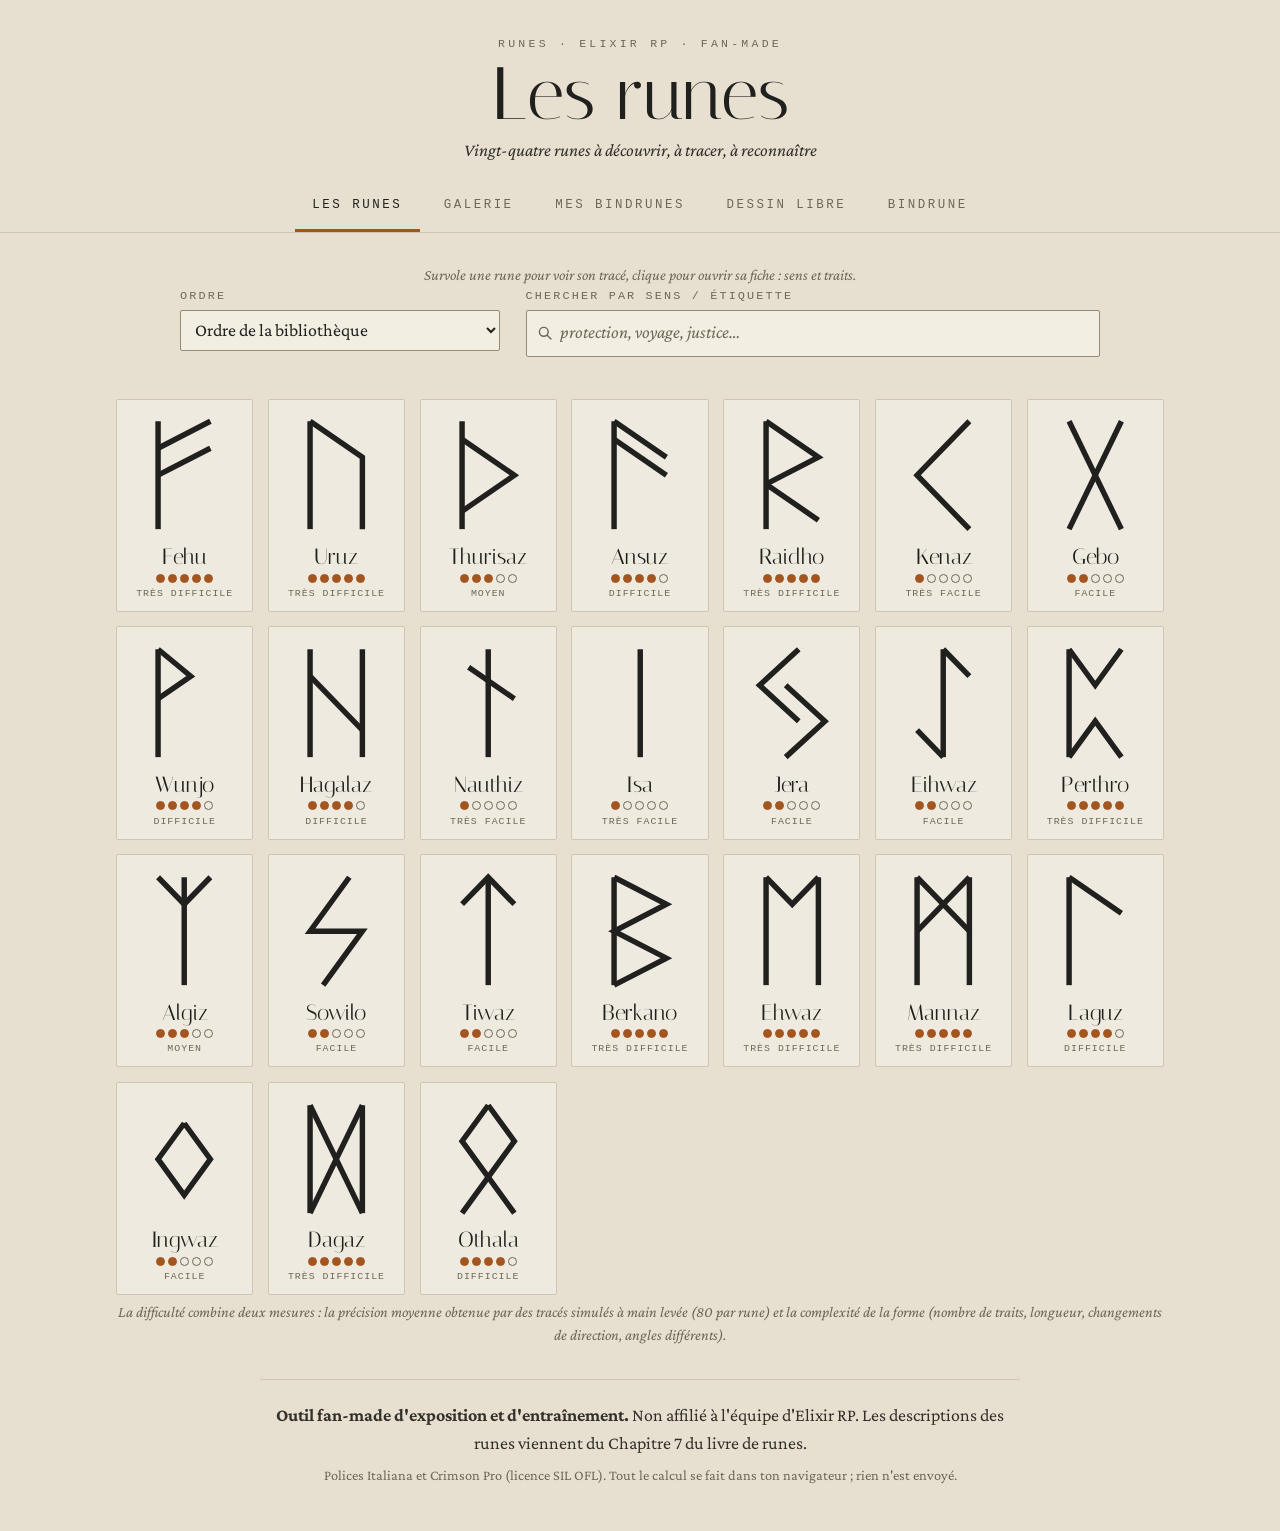
==== docs/index.html @ 0903aebf "Bindrune : menus, ouvrir et nouvelle bindrune en fenêtres, préférences, notifications, état non enre" ====
<!doctype html>
<html lang="fr">
<head>
  <meta charset="utf-8">
  <meta name="viewport" content="width=device-width, initial-scale=1">
  <!-- Le site vit maintenant sur Cloudflare (codes courts, comptes Discord) : l'ancienne adresse GitHub Pages y renvoie. -->
  <script>if (/\.github\.io$/.test(location.hostname)) location.replace("https://elixir-runes.ledoii.workers.dev" + location.pathname.replace(/^\/elixir-runes/, "") + location.search + location.hash);</script>
  <noscript><meta http-equiv="refresh" content="0; url=https://elixir-runes.ledoii.workers.dev/"></noscript>
  <title>Les runes · atelier de tracé</title>
  <link rel="icon" href="favicon.svg" type="image/svg+xml">
  <link rel="icon" href="favicon.ico" sizes="48x48">
  <link rel="apple-touch-icon" href="apple-touch-icon.png">
  <link rel="manifest" href="manifest.webmanifest">
  <meta name="theme-color" content="#20201E">
  <meta name="description" content="Les 24 runes et un atelier de dessin libre, avec ou sans modèle. Outil fan-made, non affilié à l'équipe d'Elixir RP.">
  <link rel="stylesheet" href="style.css">
  <link rel="stylesheet" href="ps.css">
</head>
<body>
  <header class="top">
    <p class="label">Runes · Elixir RP · fan-made</p>
    <h1>Les runes</h1>
    <p class="sub">Vingt-quatre runes à découvrir, à tracer, à reconnaître</p>
    <nav class="tabs" role="tablist">
      <button role="tab" id="tab-runes" aria-controls="runes" aria-selected="true">Les runes</button>
      <button role="tab" id="tab-galerie" aria-controls="galerie" aria-selected="false">Galerie</button>
      <button role="tab" id="tab-mine" aria-controls="mine" aria-selected="false">Mes bindrunes</button>
      <button role="tab" id="tab-draw" aria-controls="draw" aria-selected="false">Dessin libre</button>
      <button role="tab" id="tab-design" aria-controls="design" aria-selected="false">Bindrune</button>
    </nav>
  </header>

  <main>
    <!-- ============================ GALERIE ============================ -->
    <section id="runes" role="tabpanel" aria-labelledby="tab-runes">
      <p class="hint center-text">Survole une rune pour voir son tracé, clique pour ouvrir sa fiche : sens et traits.</p>
      <div class="libbar">
        <div class="field">
          <label for="gallery-sort">Ordre</label>
          <select id="gallery-sort">
            <option value="lib">Ordre de la bibliothèque</option>
            <option value="easy">Du plus facile au plus difficile</option>
            <option value="hard">Du plus difficile au plus facile</option>
          </select>
        </div>
        <div class="field">
          <label for="gallery-q">Chercher par sens / étiquette</label>
          <input id="gallery-q" class="search" type="search" placeholder="protection, voyage, justice…" autocomplete="off">
          <p id="gallery-found" class="hint" role="status"></p>
          <div id="gallery-links" class="tags"></div>
        </div>
      </div>
      <ul id="gallery" class="gallery"></ul>
      <p class="hint center-text">La difficulté combine deux mesures : la précision moyenne obtenue par des tracés simulés à main levée (80 par rune)
        et la complexité de la forme (nombre de traits, longueur, changements de direction, angles différents).</p>
    </section>

    <!-- ============================ GALERIE ============================ -->
    <section id="galerie" role="tabpanel" aria-labelledby="tab-galerie" hidden>
      <div id="g-shared" class="inbox" hidden></div>
      <div class="grid2 mine-top">
        <div class="text">
          <h2>Galerie</h2>
          <p>Les bindrunes publiées par les joueurs. Chacune est créditée à son auteur : ouvre-la dans l'onglet Bindrune,
            entraîne-toi à la tracer ou enregistre-en une copie.</p>
          <p class="hint">Pour publier une des tiennes : connecte-toi avec Discord dans « Mes bindrunes », puis « Publier dans la galerie ».</p>
        </div>
        <div class="text">
          <div class="toolbar">
            <input id="g-q" type="search" placeholder="Nom, description, étiquette ou auteur" aria-label="Recherche" autocomplete="off">
            <select id="g-tag" aria-label="Étiquette"></select>
            <select id="g-sort" aria-label="Tri">
              <option value="recent">Les plus récentes</option>
              <option value="name">Par nom</option>
            </select>
          </div>
        </div>
      </div>
      <p id="g-msg" class="hint center-text" role="status"></p>
      <ul id="g-list" class="mine-grid"></ul>
      <div class="pager"><button id="g-prev" class="btn ghost">Précédent</button><span id="g-page" class="hint"></span><button id="g-next" class="btn ghost">Suivant</button></div>
    </section>

    <!-- ============================ MES BINDRUNES ============================ -->
    <section id="mine" role="tabpanel" aria-labelledby="tab-mine" hidden>
      <div id="inbox" class="inbox" hidden></div>
      <div id="account" class="account" hidden>
        <div id="acc-out">
          <button id="acc-login" class="btn">Se connecter avec Discord</button>
          <p class="hint">Facultatif : relie tes bindrunes à ton compte pour les retrouver partout. Le site ne reçoit que ton identifiant et ton pseudo Discord.</p>
        </div>
        <div id="acc-in" hidden>
          <p class="acc-bar">Connecté en tant que <strong id="acc-name"></strong> ·
            <button type="button" class="link" id="acc-logout">Se déconnecter</button> ·
            <button type="button" class="link" id="acc-delete">Supprimer mon compte</button>
            <span id="acc-admin" hidden>· <a class="link" href="/admin.html">Administration</a></span></p>
          <h3>Sur mon compte</h3>
          <p id="acc-empty" class="hint">Aucune bindrune sur ton compte. Utilise « Sur mon compte » sous une bindrune enregistrée.</p>
          <ul id="acc-list" class="mine-grid"></ul>
        </div>
        <p id="acc-msg" class="hint" role="status"></p>
        <details class="privacy">
          <summary>Confidentialité</summary>
          <p>Avec la connexion Discord, le site reçoit seulement ton <strong>identifiant</strong> et ton <strong>pseudo</strong> (permission « identify ») :
            ni e-mail, ni liste de serveurs, ni messages. Ils servent à rattacher tes bindrunes à ton compte.</p>
          <p>Les bindrunes enregistrées sur ton compte sont visibles par toi et par l'administrateur du site. Un code court créé en étant connecté
            est lui aussi rattaché à ton compte. Les bindrunes de ce navigateur, elles, ne quittent jamais ton appareil tant que tu ne les envoies pas.</p>
          <p>Tu peux te déconnecter ou supprimer ton compte quand tu veux : tes bindrunes en ligne sont alors effacées. Les codes courts déjà partagés
            restent valables mais ne sont plus liés à toi. Ce site est un projet de fan, non affilié à l'équipe d'Elixir RP.</p>
        </details>
      </div>
      <div class="grid2 mine-top">
        <div class="text">
          <h2>Mes bindrunes</h2>
          <p>Tes créations de l'onglet Bindrune sont gardées ici, dans ce navigateur. Tu peux les rouvrir, t'entraîner à les tracer,
            les renommer, les partager par lien ou par fichier, et en importer.</p>
          <p class="hint">Elles apparaissent aussi dans le choix du modèle du Dessin libre et dans l'onglet Bindrune.
            Pour en créer une, passe par l'onglet Bindrune et clique sur « Enregistrer ».</p>
        </div>
        <div class="text">
          <h3>Importer</h3>
          <div class="field">
            <label for="mine-import-text">Un lien, un code court, un code ou un contenu de fichier</label>
            <textarea id="mine-import-text" rows="3" placeholder="Colle ici un lien, un code court (ABCD-EF23) ou un code"></textarea>
          </div>
          <div class="row wrap">
            <button id="mine-import-btn" class="btn">Importer</button>
            <label class="btn ghost filebtn">Importer un fichier<input id="mine-file" type="file" accept=".json,application/json" hidden></label>
            <button id="mine-export-all" class="btn ghost">Tout exporter</button>
          </div>
          <p id="mine-msg" class="hint" role="status"></p>
        </div>
      </div>
      <p id="mine-empty" class="hint center-text">Aucune bindrune enregistrée pour l'instant.</p>
      <ul id="mine-list" class="mine-grid"></ul>
    </section>

    <!-- ============================ DESSIN LIBRE ============================ -->
    <section id="draw" role="tabpanel" aria-labelledby="tab-draw" hidden>
      <div class="grid2">
        <div class="plate-wrap">
          <div class="dz-top"><button id="dr-expand" class="btn ghost small" aria-pressed="false">⤢ Mode étendu</button></div>
          <canvas id="canvas" class="square" width="720" height="720" aria-label="Zone de dessin"></canvas>
          <div class="dz-bar">
            <div class="dz-group" role="group" aria-label="Historique">
              <button id="btn-undo" class="btn ghost">↶ Annuler le trait</button>
              <button id="btn-redo" class="btn ghost" disabled>↷ Rétablir</button>
            </div>
            <div class="dz-group" role="group" aria-label="Sortie">
              <button id="btn-export" class="btn ghost">Exporter en PNG</button>
            </div>
            <div class="dz-group dz-danger" role="group" aria-label="Effacer">
              <button id="btn-clear" class="btn ghost">Tout effacer</button>
            </div>
            <div class="dz-group" role="group" aria-label="Gravure">
              <button id="btn-engrave" class="btn" hidden>Graver</button>
            </div>
          </div>
          <p id="msg" class="hint center-text" role="status"></p>
        </div>
        <div class="text">
          <h2>Dessin libre</h2>
          <p>Dessine à la souris ou au doigt, d'un trait ou de plusieurs. <strong>Sans modèle</strong>, le site cherche
            la rune la plus proche de ton dessin. <strong>Avec un modèle</strong>, tu t'entraînes à la tracer
            et tu obtiens un pourcentage de précision.</p>
          <div class="field">
            <label for="support">Support de gravure</label>
            <select id="support"></select>
            <p class="hint" id="support-note"></p>
          </div>
          <div class="field">
            <label for="model">Modèle</label>
            <select id="model"></select>
          </div>
          <div class="field" id="field-help" hidden>
            <label for="help">Aide</label>
            <select id="help">
              <option value="guide">Guidé : modèle visible</option>
              <option value="faint">Estompé : modèle à peine visible</option>
              <option value="memory">De mémoire : aucun modèle</option>
            </select>
          </div>
          <div class="field" id="field-send">
            <label class="check"><input type="checkbox" id="send" checked> Envoyer la gravure</label>
            <p class="hint">Activé : tu dessines, puis tu envoies la gravure pour lancer la recherche. Désactivé : la recherche se met à jour à chaque trait.</p>
          </div>
          <div class="field">
            <label class="check"><input type="checkbox" id="align" checked> Calage automatique (taille et position libres)</label>
            <p class="hint">Le calage recentre et redimensionne ton dessin, sans corriger la rotation. Sans modèle, il est toujours actif.</p>
          </div>

          <div id="out-free" class="result">
            <h3>Rune la plus proche</h3>
            <p class="top1" id="free-top">—</p>
            <p class="hint" id="free-hint">Dessine une rune pour lancer la recherche.</p>
            <ul id="free-list" class="match"></ul>
            <button id="free-open" class="link" hidden></button>
            <div class="row"><button id="free-retry" class="btn ghost" hidden>Recommencer</button></div>
          </div>

          <div id="out-model" class="result" hidden>
            <div class="score"><span id="score-total">0</span><small>%</small></div>
            <p id="score-verdict" class="verdict"></p>
            <dl class="detail">
              <div><dt>Couverture du modèle</dt><dd id="score-cov">0 %</dd></div>
              <div><dt>Précision du tracé</dt><dd id="score-prec">0 %</dd></div>
            </dl>
            <p class="hint">Rouge sur la plaque : parties du modèle manquées ou traits trop éloignés.</p>
            <p class="best" id="best"></p>
            <button id="btn-retry" class="btn ghost">Recommencer</button>
          </div>
        </div>
      </div>
    </section>

    <!-- ============================ BINDRUNE ============================ -->
    <section id="design" class="ps" role="tabpanel" aria-labelledby="tab-design" hidden>
      <!-- barre de menus -->
      <div class="ps-menubar" id="dz-menubar" role="menubar" aria-label="Menus">
        <button type="button" class="mbtn" data-menu="file" role="menuitem" aria-haspopup="true" aria-expanded="false">Fichier</button>
        <button type="button" class="mbtn" data-menu="edit" role="menuitem" aria-haspopup="true" aria-expanded="false">Édition</button>
        <button type="button" class="mbtn" data-menu="view" role="menuitem" aria-haspopup="true" aria-expanded="false">Affichage</button>
        <button type="button" class="mbtn" data-menu="help" role="menuitem" aria-haspopup="true" aria-expanded="false">Aide</button>
      </div>
      <div id="dz-mdrop" class="ctxm mdrop" role="menu" hidden></div>

      <!-- barre d'options : nom, enregistrement, sorties -->
      <div class="ps-bar">
        <button id="dz-new" class="pbtn" type="button" title="Nouvelle bindrune : repart de zéro (runes, nom, description, étiquettes, support, historique)"><svg viewBox="0 0 24 24" fill="none" stroke="currentColor" stroke-width="1.8" stroke-linecap="round" stroke-linejoin="round" aria-hidden="true"><path d="M6 3h8l4 4v14H6z"/><path d="M14 3v4h4M12 11v6M9 14h6"/></svg><span>Nouvelle</span></button>
        <button id="dz-save-open" class="pbtn primary" type="button" title="Enregistrer : nom, description, sens et étiquettes (Ctrl+S)"><svg viewBox="0 0 24 24" fill="none" stroke="currentColor" stroke-width="1.8" stroke-linecap="round" stroke-linejoin="round" aria-hidden="true"><path d="M5 3h11l3 3v15H5z"/><path d="M8 3v6h8V3M8 21v-7h8v7"/></svg><span>Enregistrer</span></button>
        <button id="dz-open-btn" class="pbtn" type="button" title="Ouvrir une bindrune enregistrée (Ctrl+O)"><svg viewBox="0 0 24 24" fill="none" stroke="currentColor" stroke-width="1.8" stroke-linecap="round" stroke-linejoin="round" aria-hidden="true"><path d="M3 7a2 2 0 0 1 2-2h4l2 2h8a2 2 0 0 1 2 2v8a2 2 0 0 1-2 2H5a2 2 0 0 1-2-2z"/></svg><span>Ouvrir…</span></button>
        <span class="sep"></span>
        <button id="dz-export-open" class="pbtn" type="button" title="Exporter : image, SVG, strates ou fiche A4, avec leurs options (Ctrl+E)"><svg viewBox="0 0 24 24" fill="none" stroke="currentColor" stroke-width="1.8" stroke-linecap="round" stroke-linejoin="round" aria-hidden="true"><path d="M12 3v12m0 0-4-4m4 4 4-4"/><path d="M4 19h16"/></svg><span>Exporter</span></button>
        <button id="dz-doc" class="docname" type="button" title="Nom de la bindrune : cliquer pour le modifier">Sans nom</button>
        <span class="grow"></span>
        <span id="dz-cx-badge" class="cxbadge" title="Complexité de la bindrune"></span>
        <button id="dz-expand" class="pbtn" type="button" aria-pressed="false" title="Plein écran (Échap pour quitter)"><svg viewBox="0 0 24 24" fill="none" stroke="currentColor" stroke-width="1.8" stroke-linecap="round" stroke-linejoin="round" aria-hidden="true"><path d="M4 9V4h5M20 9V4h-5M4 15v5h5M20 15v5h-5"/></svg><span>Plein écran</span></button>
      </div>

      <div class="ps-body">
        <!-- barre d'outils -->
        <div class="ps-tools" role="toolbar" aria-label="Outils">
          <button id="dz-tool-select" class="tl on" type="button" title="Sélection (V)" aria-label="Sélection (V)" aria-pressed="true"><svg viewBox="0 0 24 24" fill="none" stroke="currentColor" stroke-width="1.8" stroke-linecap="round" stroke-linejoin="round" aria-hidden="true"><path d="m5 3 14 8-6 2 3 7-3 1-3-7-5 4z"/></svg></button>
          <button id="dz-tool-hand" class="tl" type="button" title="Main : déplacer la vue (H, ou Espace maintenu)" aria-label="Main : déplacer la vue (H, ou Espace maintenu)" aria-pressed="false"><svg viewBox="0 0 24 24" fill="none" stroke="currentColor" stroke-width="1.8" stroke-linecap="round" stroke-linejoin="round" aria-hidden="true"><path d="M8 13V6a1.5 1.5 0 0 1 3 0v5M11 11V4.5a1.5 1.5 0 0 1 3 0V11M14 11V6a1.5 1.5 0 0 1 3 0v8a6 6 0 0 1-6 6h-1a6 6 0 0 1-5-3l-2-3a1.5 1.5 0 0 1 2.5-1.5L8 15"/></svg></button>
          <button id="dz-tool-zoom" class="tl" type="button" title="Zoom : clic pour agrandir, Maj ou Alt + clic pour réduire (Z)" aria-label="Zoom : clic pour agrandir, Maj ou Alt + clic pour réduire (Z)" aria-pressed="false"><svg viewBox="0 0 24 24" fill="none" stroke="currentColor" stroke-width="1.8" stroke-linecap="round" stroke-linejoin="round" aria-hidden="true"><circle cx="10" cy="10" r="6"/><path d="m15 15 6 6M10 7v6M7 10h6"/></svg></button>
          <hr>
          <button id="dz-undo" class="tl" type="button" title="Annuler (Ctrl+Z)" aria-label="Annuler (Ctrl+Z)"><svg viewBox="0 0 24 24" fill="none" stroke="currentColor" stroke-width="1.8" stroke-linecap="round" stroke-linejoin="round" aria-hidden="true"><path d="M9 14 4 9l5-5"/><path d="M4 9h10a6 6 0 0 1 0 12h-3"/></svg></button>
          <button id="dz-redo" class="tl" type="button" title="Rétablir (Ctrl+Y)" aria-label="Rétablir (Ctrl+Y)"><svg viewBox="0 0 24 24" fill="none" stroke="currentColor" stroke-width="1.8" stroke-linecap="round" stroke-linejoin="round" aria-hidden="true"><path d="m15 14 5-5-5-5"/><path d="M20 9H10a6 6 0 0 0 0 12h3"/></svg></button>
          <hr>
          <button id="dz-mirror-v" class="tl" type="button" title="Miroir vertical (sélection, sinon toute la bindrune) : le haut devient le bas" aria-label="Miroir vertical : le haut devient le bas"><svg viewBox="0 0 24 24" fill="none" stroke="currentColor" stroke-width="1.8" stroke-linecap="round" stroke-linejoin="round" aria-hidden="true"><path d="M3 12h18" stroke-dasharray="2 2"/><path d="M12 4 6 10h12z"/><path d="M12 20 6 14h12z"/></svg></button>
          <button id="dz-mirror-h" class="tl" type="button" title="Miroir horizontal (sélection, sinon toute la bindrune) : la gauche devient la droite" aria-label="Miroir horizontal : la gauche devient la droite"><svg viewBox="0 0 24 24" fill="none" stroke="currentColor" stroke-width="1.8" stroke-linecap="round" stroke-linejoin="round" aria-hidden="true"><path d="M12 3v18" stroke-dasharray="2 2"/><path d="M4 12l6-6v12z"/><path d="M20 12l-6-6v12z"/></svg></button>
          <hr>
          <button id="dz-center" class="tl" type="button" title="Centrer la sélection" aria-label="Centrer la sélection"><svg viewBox="0 0 24 24" fill="none" stroke="currentColor" stroke-width="1.8" stroke-linecap="round" stroke-linejoin="round" aria-hidden="true"><circle cx="12" cy="12" r="3"/><path d="M12 2v5M12 17v5M2 12h5M17 12h5"/></svg></button>
          <button id="dz-center-all" class="tl" type="button" title="Tout centrer" aria-label="Tout centrer"><svg viewBox="0 0 24 24" fill="none" stroke="currentColor" stroke-width="1.8" stroke-linecap="round" stroke-linejoin="round" aria-hidden="true"><rect x="4" y="4" width="16" height="16" rx="2"/><circle cx="12" cy="12" r="2"/></svg></button>
          <hr>
          <label class="tl tg" title="Magnétisme : les points d'ancrage s'aimantent"><input type="checkbox" id="dz-magnet" checked><span class="ic"><svg viewBox="0 0 24 24" fill="none" stroke="currentColor" stroke-width="1.8" stroke-linecap="round" stroke-linejoin="round" aria-hidden="true"><path d="M5 3v8a7 7 0 0 0 14 0V3h-4v8a3 3 0 0 1-6 0V3z"/><path d="M5 7h4M15 7h4"/></svg></span><span class="sr">Magnétisme : les points d'ancrage s'aimantent</span></label>
          <label class="tl tg" title="Repères d'alignement : bords et centres des runes, centre de la plaque"><input type="checkbox" id="dz-align" checked><span class="ic"><svg viewBox="0 0 24 24" fill="none" stroke="currentColor" stroke-width="1.8" stroke-linecap="round" stroke-linejoin="round" aria-hidden="true"><path d="M12 2v20M2 12h20" stroke-dasharray="3 3"/><rect x="7" y="7" width="10" height="10"/></svg></span><span class="sr">Repères d'alignement : bords et centres des runes, centre de la plaque</span></label>
          <label class="tl tg" title="Strates colorées : une couleur par rune, sans l'effet du support"><input type="checkbox" id="dz-strata"><span class="ic"><svg viewBox="0 0 24 24" fill="none" stroke="currentColor" stroke-width="1.8" stroke-linecap="round" stroke-linejoin="round" aria-hidden="true"><path d="m12 3 9 5-9 5-9-5z"/><path d="m3 13 9 5 9-5"/></svg></span><span class="sr">Strates colorées : une couleur par rune, sans l'effet du support</span></label>
          <label class="tl tg" title="Mode avancé : jusqu'à 6 runes et une même rune plusieurs fois"><input type="checkbox" id="dz-adv"><span class="ic"><svg viewBox="0 0 24 24" fill="none" stroke="currentColor" stroke-width="1.8" stroke-linecap="round" stroke-linejoin="round" aria-hidden="true"><rect x="4" y="4" width="16" height="16" rx="2"/><path d="M12 8v8M8 12h8"/></svg></span><span class="sr">Mode avancé : jusqu'à 6 runes et une même rune plusieurs fois</span></label>
          <hr>
          <label class="tl tg" title="Règles graduées autour du plan de travail"><input type="checkbox" id="dz-rulers" checked><span class="ic"><svg viewBox="0 0 24 24" fill="none" stroke="currentColor" stroke-width="1.8" stroke-linecap="round" stroke-linejoin="round" aria-hidden="true"><rect x="3" y="8" width="18" height="8" rx="1"/><path d="M7 8v3M11 8v4M15 8v3M19 8v4"/></svg></span><span class="sr">Règles</span></label>
          <span class="grow"></span>
          <button id="dz-keys-btn" class="tl" type="button" title="Raccourcis clavier et guide (?)" aria-label="Raccourcis clavier et guide (?)" aria-pressed="false"><svg viewBox="0 0 24 24" fill="none" stroke="currentColor" stroke-width="1.8" stroke-linecap="round" stroke-linejoin="round" aria-hidden="true"><circle cx="12" cy="12" r="9"/><path d="M9.5 9.5a2.5 2.5 0 1 1 3.5 2.3c-.7.4-1 .9-1 1.7M12 17v.01"/></svg></button>
          <button id="dz-clear" class="tl danger" type="button" title="Tout retirer" aria-label="Tout retirer"><svg viewBox="0 0 24 24" fill="none" stroke="currentColor" stroke-width="1.8" stroke-linecap="round" stroke-linejoin="round" aria-hidden="true"><path d="M4 7h16M9 7V4h6v3M6 7l1 13h10l1-13"/></svg></button>
        </div>

        <!-- plan de travail -->
        <div class="ps-center" id="dz-center-box">
          <div class="ruler corner"></div>
          <canvas id="dz-ruler-x" class="ruler hx" aria-hidden="true"></canvas>
          <canvas id="dz-ruler-y" class="ruler vy" aria-hidden="true"></canvas>
          <div class="ps-stage" id="dz-stage">
            <div class="dz-wrap" id="dz-wrap">
              <canvas id="dz-canvas" width="1600" height="1280" aria-hidden="true"></canvas>
              <svg id="dz" viewBox="0 0 800 640" aria-label="Zone de conception de la bindrune"></svg>
            </div>
          </div>
        </div>

        <!-- panneaux -->
        <aside class="ps-panels" aria-label="Panneaux">
          <details class="pnl" data-pnl="calques" open>
            <summary>Calques <span id="dz-count" class="count"></span></summary>
            <div class="pnl-in">
              <ul id="dz-list" class="dz-list"></ul>
              <p class="hint">Glisse une rune pour la déplacer ; clic maintenu sur le fond pour en entourer plusieurs (Maj ou Ctrl : ajouter, Ctrl+A : toutes) ; flèches pour ajuster (Maj : par 10), Suppr pour retirer. « Aimant » libère la rune de tout magnétisme, « Verrou » l'empêche de bouger, ▲ ▼ changent l'ordre d'empilement.</p>
            </div>
          </details>
          <details class="pnl" data-pnl="hist" id="pnl-hist" open>
            <summary>Historique <span id="dz-hist-n" class="count"></span></summary>
            <div class="pnl-in"><ol id="dz-history" class="hist" aria-label="Actions"></ol>
              <p class="hint">Clique une ligne pour revenir à cet état ; une nouvelle action efface les lignes grisées.</p>
              <h4 class="pnl-sub">Instantanés</h4>
              <div class="snap-actions">
                <button id="dz-snap" class="pbtn small" type="button" title="Garde cet état sous un nom : on peut y revenir ou le comparer">Instantané…</button>
                <button id="dz-cmp-saved" class="pbtn small" type="button" title="Compare l'état actuel à la version enregistrée sous ce nom dans Mes bindrunes">Comparer à l'enregistrée</button>
              </div>
              <ul id="dz-snaps" class="snaplist"></ul></div>
          </details>
          <details class="pnl" data-pnl="props" open>
            <summary>Propriétés</summary>
            <div class="pnl-in">
              <div class="field">
                <label for="dz-support">Support de gravure</label>
                <select id="dz-support"></select>
                <p class="hint" id="dz-support-note"></p>
              </div>
              <div class="field">
                <label class="check"><input type="checkbox" id="dz-transparent"> PNG sans fond (transparent, cadré sur la bindrune)</label>
              </div>
              <div class="field dz-size">
                <label for="dz-size" id="dz-size-label">Taille</label>
                <div class="row-size">
                  <input id="dz-size" type="range" min="25" max="300" step="5" value="100">
                  <output id="dz-size-val" for="dz-size">100 %</output>
                  <button id="dz-size-reset" class="pbtn small" type="button" title="Taille d'origine">100 %</button>
                </div>
              </div>
            </div>
          </details>
          <details class="pnl" data-pnl="runes" open>
            <summary>Runes</summary>
            <div class="pnl-in"><div id="palette" class="palette"></div></div>
          </details>
          <details class="pnl" data-pnl="cplx">
            <summary>Complexité</summary>
            <div class="pnl-in"><div id="dz-complexity" class="cplx"></div></div>
          </details>
          <details class="pnl" data-pnl="aide">
            <summary>Aide</summary>
            <div class="pnl-in">
              <p class="hint">Choisis des runes dans le panneau « Runes », glisse-les sur la plaque et assemble-les. Les extrémités et les angles de chaque rune portent un point d'ancrage (la petite boule) : en approchant deux points, ils s'aimantent. Clique sur deux points qui se touchent pour <strong>lier</strong> les runes : leurs points deviennent verts et l'ensemble se déplace d'un bloc ; un second clic délie. Quatre runes au plus (six en mode avancé). Le nom, la description, les sens à garder et les étiquettes se règlent dans « Enregistrer ».</p>
            </div>
          </details>
        </aside>
      </div>

      <div id="dz-menu" class="ctxm" role="menu" hidden></div>

      <div id="dz-new-dlg" class="psmodal" role="dialog" aria-modal="true" aria-label="Nouvelle bindrune" hidden>
        <div class="card">
          <h3>Nouvelle bindrune</h3>
          <p id="dz-new-warn" class="warn" hidden>La composition en cours n'est pas enregistrée : elle sera remplacée. Un bouton « Annuler » restera disponible quelques secondes.</p>
          <fieldset>
            <legend>Point de départ</legend>
            <label class="fmt"><input type="radio" name="dz-start" value="empty" checked> <span><b>Plaque vide</b><small>On ajoute les runes une à une</small></span></label>
            <label class="fmt"><input type="radio" name="dz-start" value="rune"> <span><b>À partir d'une rune</b><small>La rune choisie est posée au centre</small></span></label>
            <div class="indent"><select id="dz-start-rune" aria-label="Rune de départ" disabled></select></div>
            <label class="fmt"><input type="radio" name="dz-start" value="copy"> <span><b>À partir d'une bindrune enregistrée</b><small>Une copie, sans nom : l'originale n'est pas touchée</small></span></label>
            <div class="indent"><select id="dz-start-copy" aria-label="Bindrune de départ" disabled></select></div>
          </fieldset>
          <div class="field">
            <label for="dz-new-support">Support de gravure</label>
            <select id="dz-new-support"></select>
          </div>
          <label class="check"><input type="checkbox" id="dz-new-strata"> Strates colorées</label>
          <label class="check"><input type="checkbox" id="dz-new-adv"> Mode avancé (jusqu'à 6 runes, une même rune plusieurs fois)</label>
          <div class="row-btns" style="margin-top:14px">
            <span class="grow"></span>
            <button id="dz-new-cancel" class="pbtn" type="button">Annuler</button>
            <button id="dz-new-go" class="pbtn primary" type="button">Créer</button>
          </div>
        </div>
      </div>

      <div id="dz-open-dlg" class="psmodal" role="dialog" aria-modal="true" aria-label="Ouvrir une bindrune" hidden>
        <div class="card wide">
          <h3>Ouvrir une bindrune</h3>
          <div class="open-bar">
            <input id="dz-open-q" type="text" placeholder="Chercher par nom, rune ou étiquette" autocomplete="off" aria-label="Recherche">
            <select id="dz-open-sort" aria-label="Tri"><option value="recent">Les plus récentes</option><option value="name">Par nom</option><option value="cx">Par complexité</option></select>
          </div>
          <h4 class="pnl-sub">Dans ce navigateur</h4>
          <ul id="dz-open-local" class="opengrid"></ul>
          <div id="dz-open-acc-box" hidden>
            <h4 class="pnl-sub">Sur mon compte</h4>
            <ul id="dz-open-acc" class="opengrid"></ul>
          </div>
          <p id="dz-open-empty" class="hint" hidden>Aucune bindrune ne correspond.</p>
          <div class="row-btns"><span class="grow"></span><button id="dz-open-close" class="pbtn primary" type="button">Fermer</button></div>
        </div>
      </div>

      <div id="dz-prefs-dlg" class="psmodal" role="dialog" aria-modal="true" aria-label="Préférences" hidden>
        <div class="card">
          <h3>Préférences</h3>
          <div class="field"><label for="pf-snap">Portée du magnétisme : <b id="pf-snap-v"></b> unités</label><input id="pf-snap" type="range" min="4" max="40" step="1"></div>
          <div class="field"><label for="pf-align">Portée des repères d'alignement : <b id="pf-align-v"></b> pixels</label><input id="pf-align" type="range" min="2" max="12" step="1"></div>
          <div class="field"><label for="pf-history">Actions gardées par l'historique : <b id="pf-history-v"></b></label><input id="pf-history" type="range" min="10" max="300" step="10"></div>
          <div class="field"><label for="pf-units">Unité des règles</label>
            <select id="pf-units"><option value="plate">Unités de la plaque (800 × 640)</option><option value="percent">Pourcentage de la plaque</option><option value="cells">Cases de la grille des runes</option></select></div>
          <label class="check"><input type="checkbox" id="pf-click"> Un clic sur une rune ouvre son menu</label>
          <label class="check"><input type="checkbox" id="pf-new"> « Nouvelle bindrune » demande d'abord ses options</label>
          <label class="check"><input type="checkbox" id="pf-close"> Prévenir à la fermeture quand le travail n'est pas enregistré</label>
          <div class="row-btns" style="margin-top:14px">
            <button id="pf-reset" class="pbtn" type="button">Valeurs d'origine</button>
            <span class="grow"></span>
            <button id="pf-close-btn" class="pbtn primary" type="button">Fermer</button>
          </div>
        </div>
      </div>

      <div id="dz-toasts" class="toasts" aria-live="polite"></div>

      <div id="dz-save-dlg" class="psmodal" role="dialog" aria-modal="true" aria-label="Enregistrer la bindrune" hidden>
        <div class="card wide">
          <h3>Enregistrer la bindrune</h3>
          <div class="field">
            <label for="sv-name">Nom</label>
            <input id="sv-name" type="text" maxlength="40" placeholder="Nom de la bindrune" autocomplete="off">
            <p id="sv-exists" class="hint" hidden>Une bindrune enregistrée porte déjà ce nom : elle sera remplacée.</p>
          </div>
          <div class="field">
            <label for="sv-desc">Description <small>(facultative, 300 caractères)</small></label>
            <textarea id="sv-desc" rows="3" maxlength="300" placeholder="À quoi sert cette bindrune ?"></textarea>
          </div>
          <h4 class="pnl-sub">Sens à garder</h4>
          <p class="hint">Chaque interrupteur est une étiquette tirée d'un sens du livre : celles qui restent actives décrivent la bindrune (et comptent pour la complexité).</p>
          <div id="dz-brings" class="brings"></div>
          <h4 class="pnl-sub">Étiquettes</h4>
          <div id="sv-tags"></div>
          <p class="hint">Étiquettes grises : celles qui sont actives ci-dessus. Tu peux en ajouter d'autres, de la liste ou libres (6 au plus). Une bindrune porte au moins une étiquette.</p>
          <div id="sv-dest" hidden>
            <h4 class="pnl-sub">Compte</h4>
            <label class="check"><input type="checkbox" id="sv-acc"> Envoyer aussi sur mon compte</label>
            <label class="check"><input type="checkbox" id="sv-pub"> Publier dans la galerie (visible de tous, créditée à ton nom d'affichage Discord)</label>
          </div>
          <p id="sv-msg" class="hint" role="status"></p>
          <div class="row-btns">
            <span class="hint">Liste, renommage, partage et import : onglet <button type="button" class="link" id="sv-manage">Mes bindrunes</button>.</span>
            <span class="grow"></span>
            <button id="sv-cancel" class="pbtn" type="button">Annuler</button>
            <button id="sv-copy" class="pbtn" type="button" title="Garde la version existante et enregistre celle-ci sous un nom voisin" hidden>Enregistrer une copie</button>
            <button id="sv-save" class="pbtn primary" type="button">Enregistrer</button>
          </div>
        </div>
      </div>

      <div id="dz-export-dlg" class="psmodal" role="dialog" aria-modal="true" aria-label="Exporter la bindrune" hidden>
        <div class="card wide">
          <h3>Exporter la bindrune</h3>
          <div class="exp">
            <div class="exp-opts">
              <fieldset>
                <legend>Format</legend>
                <label class="fmt"><input type="radio" name="dz-fmt" value="png"> <span><b>Image PNG</b><small>La plaque avec son support</small></span></label>
                <label class="fmt"><input type="radio" name="dz-fmt" value="transparent"> <span><b>PNG sans fond</b><small>La gravure seule, cadrée sur la bindrune</small></span></label>
                <label class="fmt"><input type="radio" name="dz-fmt" value="svg"> <span><b>SVG vectoriel</b><small>Un groupe par rune, fond transparent</small></span></label>
                <label class="fmt"><input type="radio" name="dz-fmt" value="zip"> <span><b>Strates (ZIP)</b><small>Une image par rune, à superposer</small></span></label>
                <label class="fmt"><input type="radio" name="dz-fmt" value="sheet-png"> <span><b>Fiche A4 (PNG)</b><small>Plaque, runes, sens, étiquettes, complexité</small></span></label>
                <label class="fmt"><input type="radio" name="dz-fmt" value="sheet-pdf"> <span><b>Fiche A4 (PDF)</b><small>La même fiche, en PDF</small></span></label>
              </fieldset>
              <div id="dz-exp-extra" class="exp-extra"></div>
              <div class="field">
                <label for="dz-exp-name">Nom du fichier</label>
                <input id="dz-exp-name" type="text" maxlength="60" autocomplete="off">
              </div>
            </div>
            <div class="exp-prev">
              <div id="dz-exp-prev" class="prev"></div>
              <p id="dz-exp-info" class="hint"></p>
            </div>
          </div>
          <div class="row-btns">
            <span class="grow"></span>
            <button id="dz-export-cancel" class="pbtn" type="button">Annuler</button>
            <button id="dz-export-go" class="pbtn primary" type="button">Exporter</button>
          </div>
        </div>
      </div>

      <div id="dz-keys" class="psmodal" role="dialog" aria-modal="true" aria-label="Raccourcis clavier" hidden>
        <div class="card">
          <h3>Raccourcis et gestes</h3>
          <dl class="keys">
            <dt>V · H · Z</dt><dd>Outils Sélection, Main, Zoom</dd>
            <dt>Espace (maintenu)</dt><dd>Main temporaire pour déplacer la vue</dd>
            <dt>Ctrl + molette</dt><dd>Zoom de la vue, centré sur le curseur</dd>
            <dt>Clic sur une rune</dt><dd>Menu : miroirs, taille, ordre, verrou, aimant, sens…</dd>
            <dt>Poignées</dt><dd>Coins : redimensionner la sélection ; ⇅ ⇄ : miroirs</dd>
            <dt>Fond + glisser</dt><dd>Entourer plusieurs runes (Maj ou Ctrl : ajouter)</dd>
            <dt>Ctrl + A</dt><dd>Tout sélectionner</dd>
            <dt>Flèches</dt><dd>Ajuster la sélection (Maj : par 10)</dd>
            <dt>Suppr</dt><dd>Retirer la sélection</dd>
            <dt>Ctrl + Z · Ctrl + Y</dt><dd>Annuler · rétablir</dd>
            <dt>Ctrl + O · Ctrl + S · Ctrl + E</dt><dd>Ouvrir · enregistrer · exporter (ouvrent leur fenêtre)</dd>
            <dt>Échap</dt><dd>Ferme le menu, désélectionne, quitte le plein écran</dd>
            <dt>?</dt><dd>Ouvre cette fenêtre</dd>
          </dl>
          <div class="row-btns">
            <button id="dz-tour-again" class="pbtn" type="button">Revoir le guide</button>
            <button id="dz-ui-reset" class="pbtn" type="button" title="Rétablit l'ordre, l'ouverture et la largeur des panneaux">Réinitialiser les panneaux</button>
            <span class="grow"></span>
            <button id="dz-keys-close" class="pbtn primary" type="button">Fermer</button>
          </div>
        </div>
      </div>

      <div id="dz-diff" class="psmodal" role="dialog" aria-modal="true" aria-label="Comparaison de deux versions" hidden>
        <div class="card wide">
          <h3 id="dz-diff-title">Comparaison</h3>
          <div class="cols">
            <figure><div id="dz-diff-a" class="prev"></div><figcaption id="dz-diff-a-cap"></figcaption></figure>
            <figure><div id="dz-diff-b" class="prev"></div><figcaption>État actuel</figcaption></figure>
          </div>
          <ul id="dz-diff-lines" class="difflines"></ul>
          <div class="row-btns"><span class="grow"></span><button id="dz-diff-close" class="pbtn primary" type="button">Fermer</button></div>
        </div>
      </div>

      <div id="dz-tour" class="tour" role="dialog" aria-label="Guide de prise en main" hidden>
        <p class="tstep"></p>
        <h4></h4>
        <p class="ttext"></p>
        <div class="row-btns">
          <button id="dz-tour-skip" class="pbtn small" type="button">Passer</button>
          <span class="grow"></span>
          <button id="dz-tour-prev" class="pbtn small" type="button">Précédent</button>
          <button id="dz-tour-next" class="pbtn small primary" type="button">Suivant</button>
        </div>
      </div>

      <!-- barre d'état -->
      <div class="ps-status">
        <span id="dz-msg" role="status"></span>
        <span class="grow"></span>
        <output id="dz-xy" title="Position du curseur sur la plaque"></output>
        <button id="dz-view-out" class="pbtn small" type="button" title="Réduire la vue (Ctrl + molette)" aria-label="Réduire la vue">−</button>
        <output id="dz-view-val">100 %</output>
        <button id="dz-view-in" class="pbtn small" type="button" title="Agrandir la vue (Ctrl + molette)" aria-label="Agrandir la vue">+</button>
        <button id="dz-view-fit" class="pbtn small" type="button" title="Ajuster la vue à la fenêtre">Ajuster</button>
      </div>
    </section>
  </main>

  <dialog id="dlg">
    <div class="dlg">
      <div id="dlg-svg"></div>
      <div>
        <h2 id="dlg-name"></h2>
        <p class="diff" id="dlg-diff"></p>
        <h3>Sens</h3>
        <ul class="parts sens" id="dlg-sens"></ul>
        <h3>Traits</h3>
        <ul class="parts" id="dlg-parts"></ul>
        <div class="row wrap">
          <button class="btn" id="dlg-train">S'entraîner</button>
          <button class="btn ghost" id="dlg-replay">Rejouer le tracé</button>
          <button class="btn ghost" id="dlg-close">Fermer</button>
        </div>
      </div>
    </div>
  </dialog>

  <footer>
    <p><strong>Outil fan-made d'exposition et d'entraînement.</strong> Non affilié à l'équipe d'Elixir RP.
      Les descriptions des runes viennent du Chapitre 7 du livre de runes.</p>
    <p class="small">Polices Italiana et Crimson Pro (licence SIL OFL). Tout le calcul se fait dans ton navigateur ; rien n'est envoyé.</p>
  </footer>

  <script src="data.js"></script>
  <script src="difficulty.js"></script>
  <script src="supports.js"></script>
  <script src="scoring.js"></script>
  <script src="geom.js"></script>
  <script src="combo.js"></script>
  <script src="prefs.js"></script>
  <script src="zip.js"></script>
  <script src="export.js"></script>
  <script src="diff.js"></script>
  <script src="tags.js"></script>
  <script src="complexity.js"></script>
  <script src="sheet.js"></script>
  <script src="bindrunes.js"></script>
  <script src="account.js"></script>
  <script src="gallery.js"></script>
  <script src="app.js"></script>
  <script src="designer.js"></script>
</body>
</html>
---- docs/style.css ----
@font-face { font-family: "Italiana"; src: url("fonts/Italiana-Regular.ttf") format("truetype"); font-display: swap; }
@font-face { font-family: "Crimson Pro"; src: url("fonts/CrimsonPro.ttf") format("truetype"); font-weight: 200 900; font-display: swap; }
@font-face { font-family: "Crimson Pro"; src: url("fonts/CrimsonPro-Italic.ttf") format("truetype"); font-weight: 200 900; font-style: italic; font-display: swap; }

:root {
  --paper: #E7E0D1; --ink: #20201E; --grey: #948B78; --grey2: #6E6759; --text: #33302A;
  --warm: #A4551F; --line: #cfc6b2; --copper: #C98B62;
}
* { box-sizing: border-box; }
html { -webkit-text-size-adjust: 100%; }
body {
  margin: 0; background: var(--paper); color: var(--text);
  font-family: "Crimson Pro", Georgia, serif; font-size: 1.12rem; line-height: 1.55;
}
.top { text-align: center; padding: 2.2rem 1rem 0; border-bottom: 1px solid var(--line); }
.label { font-family: ui-monospace, "Cascadia Mono", Consolas, monospace; letter-spacing: .28em; text-transform: uppercase;
  font-size: .72rem; color: var(--grey2); margin: 0; }
h1 { font-family: "Italiana", serif; font-weight: 400; font-size: clamp(2.8rem, 9vw, 4.6rem); margin: .2rem 0 0; color: var(--ink); line-height: 1.05; }
.sub { font-style: italic; margin: .2rem 0 1.2rem; color: var(--text); }
.tabs { display: flex; justify-content: center; gap: .4rem; }
.tabs button {
  font: inherit; font-family: ui-monospace, Consolas, monospace; letter-spacing: .2em; text-transform: uppercase; font-size: .78rem;
  background: none; border: 0; border-bottom: 3px solid transparent; padding: .8rem 1.1rem; color: var(--grey2); cursor: pointer;
}
.tabs button[aria-selected="true"] { color: var(--ink); border-bottom-color: var(--warm); }
.tabs button:hover { color: var(--ink); }

main { max-width: 1080px; margin: 0 auto; padding: 1.6rem 1rem 2rem; }
[hidden] { display: none !important; }
.grid2 { display: grid; grid-template-columns: minmax(0, 1fr) minmax(0, 1fr); gap: 2rem; align-items: start; }
.grid2.small { margin-top: 1.2rem; align-items: start; }
@media (max-width: 800px) { .grid2 { grid-template-columns: 1fr; } }
h2 { font-family: "Italiana", serif; font-weight: 400; font-size: 1.9rem; margin: 0 0 .6rem; color: var(--ink); }
h3 { font-family: ui-monospace, Consolas, monospace; letter-spacing: .2em; text-transform: uppercase; font-size: .8rem; margin: 1.2rem 0 .4rem; color: var(--ink); font-weight: 500; }
.text p { margin: 0 0 .9rem; }
.plate-wrap canvas { width: 100%; height: auto; display: block; border-radius: 50%; touch-action: none; background: transparent;
  box-shadow: 0 12px 30px rgba(32,32,30,.28); cursor: crosshair; }
#expo-canvas { cursor: default; }
.row { display: flex; gap: .6rem; margin-top: 1rem; }
.row.center { justify-content: center; }
.row.wrap { flex-wrap: wrap; }
.btn {
  font-family: ui-monospace, Consolas, monospace; letter-spacing: .16em; text-transform: uppercase; font-size: .78rem;
  background: var(--ink); color: var(--paper); border: 1px solid var(--ink); padding: .7rem 1.1rem; cursor: pointer; border-radius: 2px;
}
.btn:hover { background: #3a3832; }
.btn.ghost { background: transparent; color: var(--ink); }
.btn.ghost:hover { background: rgba(32,32,30,.08); }
.btn:disabled { opacity: .45; cursor: default; }
.legend { list-style: none; display: flex; flex-wrap: wrap; justify-content: center; gap: .4rem 1.2rem; padding: 0; margin: 1rem 0 0;
  font-family: ui-monospace, Consolas, monospace; letter-spacing: .14em; text-transform: uppercase; font-size: .76rem; }
.legend i { display: inline-block; width: .7rem; height: .7rem; border-radius: 50%; margin-right: .45rem; vertical-align: -1px; }
figure { margin: 0; }
figure img { width: 100%; height: auto; display: block; border-radius: 2px; box-shadow: 0 6px 18px rgba(32,32,30,.25); }
figcaption { font-style: italic; text-align: center; color: var(--grey2); margin-top: .5rem; font-size: 1rem; }
.wide { margin-top: 2rem; }

.field { margin: 0 0 1rem; }
.field > label:not(.check) { display: block; font-family: ui-monospace, Consolas, monospace; letter-spacing: .18em; text-transform: uppercase;
  font-size: .74rem; color: var(--grey2); margin-bottom: .3rem; }
select { font: inherit; width: 100%; padding: .55rem .6rem; background: #f3eee2; border: 1px solid var(--grey); color: var(--ink); border-radius: 2px; }
.check { display: flex; gap: .5rem; align-items: center; cursor: pointer; }
.hint { font-size: .95rem; color: var(--grey2); font-style: italic; margin: .3rem 0 0; }

.result { margin-top: 1.4rem; padding-top: 1.2rem; border-top: 1px solid var(--line); }
.score { font-family: "Italiana", serif; font-size: 5rem; line-height: 1; color: var(--ink); }
.score small { font-size: 2rem; margin-left: .15rem; color: var(--grey2); }
.verdict { font-style: italic; margin: .2rem 0 .8rem; }
.detail { margin: 0 0 .4rem; display: grid; grid-template-columns: 1fr 1fr; gap: .6rem; }
.detail div { background: rgba(255,255,255,.35); padding: .5rem .7rem; border: 1px solid var(--line); }
.detail dt { font-family: ui-monospace, Consolas, monospace; font-size: .68rem; letter-spacing: .12em; text-transform: uppercase; color: var(--grey2); }
.detail dd { margin: .1rem 0 0; font-size: 1.4rem; color: var(--ink); }
.bars { list-style: none; padding: 0; margin: 0; }
.bars li { display: grid; grid-template-columns: 5.6rem 1fr 3.2rem; gap: .6rem; align-items: center; margin: .35rem 0; }
.bars .name { font-family: ui-monospace, Consolas, monospace; letter-spacing: .12em; text-transform: uppercase; font-size: .74rem; }
.bars .track { height: .7rem; background: rgba(32,32,30,.12); }
.bars .fill { display: block; height: 100%; width: 0; transition: width .9s ease-out; }
.bars .val { text-align: right; font-variant-numeric: tabular-nums; }
.best { font-family: ui-monospace, Consolas, monospace; font-size: .76rem; letter-spacing: .1em; text-transform: uppercase; color: var(--grey2); }

footer { border-top: 1px solid var(--line); padding: 1.4rem 1rem 2.4rem; text-align: center; max-width: 760px; margin: 0 auto; }
footer p { margin: 0 0 .4rem; }
footer .small { font-size: .9rem; color: var(--grey2); }

.center-text { text-align: center; min-height: 1.4em; }

/* ------------------------------------------------------------------ site des runes */
.plate-wrap canvas.square { border-radius: 14px; }
.gallery { list-style: none; padding: 0; margin: 0; display: grid; grid-template-columns: repeat(auto-fill, minmax(132px, 1fr)); gap: .9rem; }
.card { width: 100%; font: inherit; text-align: center; background: rgba(255,255,255,.3); border: 1px solid var(--line); padding: .8rem .4rem .6rem;
  cursor: pointer; border-radius: 2px; color: var(--ink); transition: background .15s, transform .15s; }
.card:hover, .card:focus-visible { background: rgba(255,255,255,.6); transform: translateY(-2px); outline: none; border-color: var(--warm); }
.card svg { width: 64%; height: auto; display: block; margin: 0 auto .4rem; }
.card .nm { display: block; font-family: "Italiana", serif; font-size: 1.35rem; line-height: 1.1; }
dialog { border: 1px solid var(--grey); background: var(--paper); color: var(--text); max-width: 760px; width: calc(100% - 2rem); padding: 1.4rem; border-radius: 2px;
  box-shadow: 0 20px 50px rgba(32,32,30,.4); }
dialog::backdrop { background: rgba(32,32,30,.55); }
.dlg { display: grid; grid-template-columns: minmax(0, 1fr) minmax(0, 1.2fr); gap: 1.4rem; align-items: center; }
@media (max-width: 640px) { .dlg { grid-template-columns: 1fr; } }
.dlg svg { width: 100%; max-width: 260px; height: auto; margin: 0 auto; display: block; background: radial-gradient(circle at 38% 32%, #E2A982, #CD8F66 55%, #A9704C); border-radius: 12px; padding: 12px; }
.dlg h2 { margin: 0; font-size: 2.4rem; }
.dlg ul.parts { padding-left: 1.1rem; margin: .4rem 0 1rem; }
.draw { stroke-dasharray: 1; stroke-dashoffset: 1; animation: draw 1s ease forwards; }
@keyframes draw { to { stroke-dashoffset: 0; } }
@media (prefers-reduced-motion: reduce) { .draw:not(.force) { animation: none; stroke-dashoffset: 0; } }
.match { list-style: none; padding: 0; margin: .4rem 0 .8rem; }
.match li { display: grid; grid-template-columns: 6rem 1fr 3.2rem; gap: .6rem; align-items: center; padding: .25rem .3rem; cursor: pointer; border-radius: 2px; }
.match li:hover, .match li[aria-current="true"] { background: rgba(255,255,255,.5); }
.match .name { font-family: ui-monospace, Consolas, monospace; letter-spacing: .1em; text-transform: uppercase; font-size: .76rem; }
.match .track { height: .7rem; background: rgba(32,32,30,.12); }
.match .fill { display: block; height: 100%; background: var(--warm); }
.match .val { text-align: right; font-variant-numeric: tabular-nums; }
.top1 { font-family: "Italiana", serif; font-size: 3.4rem; line-height: 1; color: var(--ink); margin: 0; }
.link { background: none; border: 0; padding: 0; font: inherit; color: var(--warm); text-decoration: underline; cursor: pointer; }

.sortbar { max-width: 320px; margin: 0 auto 1rem; }
.pips { display: flex; justify-content: center; gap: 3px; margin-top: .3rem; }
.pips i { width: 9px; height: 9px; border-radius: 50%; border: 1px solid var(--grey2); }
.pips i.on { background: var(--warm); border-color: var(--warm); }
.card .lv { display: block; font-family: ui-monospace, Consolas, monospace; font-size: .62rem; letter-spacing: .1em; text-transform: uppercase; color: var(--grey2); margin-top: .2rem; }
.dlg .diff { display: flex; align-items: center; gap: .5rem; margin: .2rem 0 0; font-style: italic; }
.dlg .diff .pips { margin: 0; }

/* ------------------------------------------------------------------ concepteur */
.grid2.design { grid-template-columns: minmax(0, 1.5fr) minmax(0, 1fr); }
@media (max-width: 800px) { .grid2.design { grid-template-columns: 1fr; } }
.dz-wrap { position: relative; border-radius: 14px; box-shadow: 0 12px 30px rgba(32,32,30,.28); overflow: hidden; }
.plate-wrap canvas#dz-canvas { width: 100%; height: auto; display: block; border-radius: 0; box-shadow: none; cursor: default; background: none; }
#dz { position: absolute; inset: 0; width: 100%; height: 100%; touch-action: none; user-select: none; }
.count { font-weight: 400; color: var(--grey2); letter-spacing: .1em; }
.palette { display: grid; grid-template-columns: repeat(auto-fill, minmax(54px, 1fr)); gap: .4rem; margin-bottom: 1rem; }
.pal { background: rgba(255,255,255,.3); border: 1px solid var(--line); padding: .3rem .1rem .15rem; cursor: grab; text-align: center; border-radius: 2px;
  font: inherit; color: var(--ink); touch-action: none; }
.pal:hover, .pal:focus-visible { border-color: var(--warm); outline: none; background: rgba(255,255,255,.6); }
.pal svg { width: 60%; height: auto; display: block; margin: 0 auto; pointer-events: none; }
.pal span { display: block; font-family: ui-monospace, Consolas, monospace; font-size: .56rem; letter-spacing: .04em; text-transform: uppercase; }
.pal.full { opacity: .45; }
.drag-ghost { position: fixed; z-index: 50; width: 64px; pointer-events: none; transform: translate(-50%, -50%); opacity: .85; }
.dz-list { list-style: none; padding: 0; margin: 0 0 .8rem; }
.dz-list li { display: grid; grid-template-columns: .8rem 1fr auto auto; gap: .6rem; align-items: center; padding: .3rem .5rem; border: 1px solid transparent; cursor: pointer; }
.dz-list li[aria-current="true"] { background: rgba(255,255,255,.5); border-color: var(--line); }
.dz-list i { width: .8rem; height: .8rem; border-radius: 50%; }
.dz-list .nm { font-family: ui-monospace, Consolas, monospace; letter-spacing: .1em; text-transform: uppercase; font-size: .78rem; }
.dz-list label { display: flex; gap: .3rem; align-items: center; font-size: .9rem; cursor: pointer; }
.dz-list .rm { background: none; border: 0; cursor: pointer; color: var(--grey2); font-size: 1.1rem; line-height: 1; }
.dz-list .rm:hover { color: var(--warm); }
.field .check { margin-bottom: .3rem; }
dialog { max-height: 92vh; overflow-y: auto; }
.dlg { align-items: start; }
.dlg ul.sens { padding-left: 1.1rem; margin: .4rem 0 1rem; font-size: 1.02rem; line-height: 1.4; }
.dlg ul.sens li { margin-bottom: .35rem; }

.brings { display: grid; grid-template-columns: repeat(auto-fill, minmax(230px, 1fr)); gap: .8rem; margin-top: .4rem; }
.bring { border: 1px solid var(--line); background: rgba(255,255,255,.3); padding: .6rem .8rem; }
.bring h4 { margin: 0 0 .3rem; font-family: "Italiana", serif; font-weight: 400; font-size: 1.5rem; display: flex; align-items: center; gap: .5rem; }
.bring h4 i { width: .8rem; height: .8rem; border-radius: 50%; display: inline-block; }
.bring h5 { margin: .5rem 0 .2rem; font-family: ui-monospace, Consolas, monospace; font-weight: 500; font-size: .66rem; letter-spacing: .18em; text-transform: uppercase; color: var(--grey2); }
.bring ul { margin: 0; padding-left: 1.05rem; font-size: .95rem; line-height: 1.35; }
.save-row { display: flex; gap: .5rem; }
.save-row input { flex: 1; min-width: 0; font: inherit; padding: .55rem .6rem; background: #f3eee2; border: 1px solid var(--grey); color: var(--ink); border-radius: 2px; }
.sv-list li { grid-template-columns: 1fr auto auto auto; }
.sv-list .nm { text-transform: none; letter-spacing: .02em; font-size: .95rem; font-family: "Crimson Pro", Georgia, serif; }
.sv-list small { display: block; color: var(--grey2); font-size: .8rem; }
.sv-list button.act { background: none; border: 0; padding: 0; font: inherit; font-size: .9rem; color: var(--warm); text-decoration: underline; cursor: pointer; }

.mine-top { margin-bottom: 1.2rem; }
textarea { font: inherit; width: 100%; padding: .55rem .6rem; background: #f3eee2; border: 1px solid var(--grey); color: var(--ink); border-radius: 2px; resize: vertical; }
.filebtn { display: inline-block; cursor: pointer; }
.mine-grid { list-style: none; padding: 0; margin: 0; display: grid; grid-template-columns: repeat(auto-fill, minmax(340px, 1fr)); gap: 1rem; }
.mcard, .inbox { display: grid; grid-template-columns: 110px 1fr; gap: 1rem; align-items: center; border: 1px solid var(--line); background: rgba(255,255,255,.3); padding: .8rem; }
.inbox { margin-bottom: 1.2rem; border-color: var(--warm); }
.inbox h3 { margin: 0 0 .2rem; }
.mprev { aspect-ratio: 1; display: grid; place-items: center; border-radius: 10px; padding: 10px; background: radial-gradient(circle at 38% 32%, #E2A982, #CD8F66 55%, #A9704C); }
.mprev svg { width: 100%; height: 100%; }
.mcard h4 { margin: 0; font-family: "Italiana", serif; font-weight: 400; font-size: 1.6rem; line-height: 1.1; overflow-wrap: anywhere; }
.meta { margin: .2rem 0 .5rem; color: var(--grey2); font-size: .9rem; }
.macts { display: flex; flex-wrap: wrap; gap: .3rem .9rem; }
.macts button.act { background: none; border: 0; padding: 0; font: inherit; font-size: .92rem; color: var(--warm); text-decoration: underline; cursor: pointer; }
@media (max-width: 420px) { .mcard, .inbox { grid-template-columns: 80px 1fr; } }
.tabs { flex-wrap: wrap; }
@media (max-width: 600px) { .tabs button { padding: .7rem .6rem; letter-spacing: .1em; font-size: .7rem; } }

.dz-list .nm small { display: block; color: var(--grey2); font-family: "Crimson Pro", Georgia, serif; text-transform: none; letter-spacing: 0; font-size: .8rem; }

.account { margin-bottom: 1.4rem; padding: .9rem 1rem; border: 1px solid var(--line); background: rgba(255,255,255,.3); }
.account h3 { margin-top: .6rem; }
.acc-bar { margin: 0 0 .4rem; }
.privacy { margin-top: .6rem; font-size: .95rem; }
.privacy summary { cursor: pointer; font-family: ui-monospace, Consolas, monospace; font-size: .74rem; letter-spacing: .14em; text-transform: uppercase; color: var(--grey2); }
.privacy p { margin: .5rem 0 0; }

/* administration */
.statgrid { list-style: none; padding: 0; margin: 0 0 1.4rem; display: grid; grid-template-columns: repeat(auto-fit, minmax(180px, 1fr)); gap: .8rem; }
.statgrid li { border: 1px solid var(--line); background: rgba(255,255,255,.3); padding: .7rem .9rem; display: grid; }
.statgrid strong { font-family: "Italiana", serif; font-weight: 400; font-size: 2.2rem; line-height: 1; color: var(--ink); }
.statgrid span { font-family: ui-monospace, Consolas, monospace; font-size: .72rem; letter-spacing: .12em; text-transform: uppercase; color: var(--grey2); }
.statgrid small { color: var(--grey2); font-size: .85rem; }
.toolbar { display: flex; flex-wrap: wrap; gap: .6rem; align-items: center; margin-bottom: .8rem; }
.toolbar select, .toolbar input { font: inherit; padding: .5rem .6rem; background: #f3eee2; border: 1px solid var(--grey); color: var(--ink); border-radius: 2px; }
.toolbar input { flex: 1; min-width: 180px; }
.admin-grid { list-style: none; padding: 0; margin: 0; display: grid; grid-template-columns: repeat(auto-fill, minmax(380px, 1fr)); gap: 1rem; }
.badge { display: inline-block; margin-left: .5rem; padding: .05rem .45rem; border-radius: 2px; font-family: ui-monospace, Consolas, monospace; font-size: .62rem; letter-spacing: .1em; text-transform: uppercase; vertical-align: middle; border: 1px solid var(--grey2); color: var(--grey2); }
.badge.code { border-color: var(--warm); color: var(--warm); }
.badge.banned { border-color: #a33; color: #a33; }
.badge.admin { border-color: #12A26A; color: #0d7a50; }
.macts button.act.danger { color: #a33; }
.pager { display: flex; justify-content: center; align-items: center; gap: 1rem; margin-top: 1.2rem; }
.loglist { list-style: none; padding: 0; margin: 0; }
.loglist li { padding: .4rem 0; border-bottom: 1px solid var(--line); font-size: .98rem; }
.ucard { grid-template-columns: 1fr; }
a.btn { text-decoration: none; display: inline-block; }

textarea#sv-desc { margin-top: .6rem; }
.mcard .desc, .bring .desc { margin: .1rem 0 .5rem; font-size: .98rem; line-height: 1.35; }
.mcard .author { margin: .1rem 0 .1rem; font-style: italic; color: var(--ink); }
.badge.pub { border-color: #12A26A; color: #0d7a50; }

.pal.taken { opacity: .38; }
.pal.taken span::after { content: " ✓"; }

/* ---- étiquettes */
.tags { display: flex; flex-wrap: wrap; gap: .3rem; margin: .3rem 0; }
.tag { display: inline-flex; align-items: center; gap: .3rem; padding: .08rem .5rem; border-radius: 99px; border: 1px solid var(--warm); background: transparent; color: var(--ink);
  font-family: ui-monospace, Consolas, monospace; font-size: .66rem; letter-spacing: .04em; line-height: 1.4; }
.tag.locked { background: rgba(32,32,30,.1); border-color: var(--grey2); color: var(--grey2); }
.tag.free { border-style: dashed; }
button.tag { cursor: pointer; }
button.tag:hover, button.tag:focus-visible { background: rgba(164,85,31,.14); outline: none; }
.tagx { border: 0; background: none; padding: 0; margin-left: .1rem; cursor: pointer; font-size: .7rem; color: inherit; line-height: 1; }
.tagctl { display: flex; flex-wrap: wrap; gap: .4rem; margin: .3rem 0; }
.tagctl input, .tagctl select { flex: 1 1 8rem; min-width: 0; }
.tagbox { margin: .4rem 0; }
.marquee { fill: rgba(61,92,140,.14); stroke: #3D5C8C; stroke-dasharray: 5 4; stroke-width: 1.4; pointer-events: none; }

.sens { list-style: none; padding-left: 0; }
.sens label { display: block; cursor: pointer; }
.sens .tag { margin-right: .25rem; }
.cplx ul { list-style: none; padding: 0; margin: .4rem 0; }
.cplx li { display: flex; justify-content: space-between; gap: 1rem; font-size: .9rem; padding: .1rem 0; border-bottom: 1px dotted var(--line); }
.cplx small { color: var(--grey2); }
.cplx-head { margin: .2rem 0; font-size: 1.1rem; }
.cplx-bar { height: 6px; background: rgba(32,32,30,.12); border-radius: 3px; overflow: hidden; }
.cplx-bar i { display: block; height: 100%; background: var(--warm); }

/* ---- mode étendu du concepteur */
#design.expanded { position: fixed; inset: 0; z-index: 40; overflow: auto; background: var(--paper); padding: .8rem 1.2rem 2rem; }
#design.expanded .grid2.design { grid-template-columns: minmax(0, 3fr) minmax(300px, 1fr); max-width: none; }
#design.expanded .dz-wrap { max-width: calc((100vh - 130px) * 1.25); margin-left: auto; margin-right: auto; }
@media (max-width: 800px) { #design.expanded .grid2.design { grid-template-columns: 1fr; } }

button.tag.tg { cursor: pointer; font: inherit; font-family: ui-monospace, Consolas, monospace; font-size: .66rem; letter-spacing: .04em; }
button.tag.tg::before { content: ""; width: .55rem; height: .55rem; border-radius: 50%; border: 1px solid var(--grey2); background: transparent; display: inline-block; }
button.tag.tg.on { background: rgba(18,162,106,.16); border-color: #12A26A; color: var(--ink); }
button.tag.tg.on::before { background: #12A26A; border-color: #12A26A; }
button.tag.tg:not(.on) { opacity: .6; text-decoration: line-through; }
.sens li { margin-bottom: .45rem; }

/* ---- barre d'outils du concepteur */
.dz-top { display: flex; justify-content: flex-end; margin-bottom: .4rem; }
.btn.small { padding: .3rem .7rem; font-size: .8rem; }
.dz-bar { display: flex; flex-wrap: wrap; justify-content: center; gap: .6rem .9rem; margin-top: .9rem; }
.dz-group { display: inline-flex; }
.dz-group .btn { border-radius: 0; margin-left: -1px; padding-left: .8rem; padding-right: .8rem; }
.dz-group .btn:first-child { border-radius: 3px 0 0 3px; margin-left: 0; }
.dz-group .btn:last-child { border-radius: 0 3px 3px 0; }
.dz-group .btn:only-child { border-radius: 3px; }
.dz-danger .btn { color: #a33; border-color: #a33; }
.dz-danger .btn:hover { background: rgba(170,51,51,.1); }

/* ---- bibliothèque : tri à gauche, recherche à droite */
.libbar { display: grid; grid-template-columns: minmax(0, 320px) minmax(0, 1fr); gap: 1.6rem; max-width: 920px; margin: 0 auto 1rem; align-items: start; }
@media (max-width: 700px) { .libbar { grid-template-columns: 1fr; gap: 0; } }
input.search { font: inherit; width: 100%; padding: .55rem .6rem .55rem 2.1rem; background: #f3eee2 url("data:image/svg+xml,%3Csvg xmlns='http://www.w3.org/2000/svg' viewBox='0 0 20 20' fill='none' stroke='%236E6759' stroke-width='1.8' stroke-linecap='round'%3E%3Ccircle cx='8.5' cy='8.5' r='5.5'/%3E%3Cpath d='M13 13l4.5 4.5'/%3E%3C/svg%3E") no-repeat .65rem center / 1rem; border: 1px solid var(--grey); color: var(--ink); border-radius: 2px; }
input.search::placeholder { color: var(--grey2); font-style: italic; }
input.search:focus, select:focus { outline: 2px solid rgba(164,85,31,.45); outline-offset: 1px; border-color: var(--warm); }
.libbar .tags { margin-top: .2rem; }

/* ---- mode étendu du dessin libre */
#draw.expanded { position: fixed; inset: 0; z-index: 40; overflow: auto; background: var(--paper); padding: .8rem 1.2rem 2rem; }
#draw.expanded .grid2 { grid-template-columns: minmax(0, 3fr) minmax(300px, 1fr); max-width: none; }
#draw.expanded #canvas { max-width: calc(100vh - 150px); margin-left: auto; margin-right: auto; }
@media (max-width: 800px) { #draw.expanded .grid2 { grid-template-columns: 1fr; } }

/* ---- taille, verrou et ordre d'empilement */
.dz-size { display: flex; align-items: center; justify-content: center; gap: .7rem; margin-top: .8rem; flex-wrap: wrap; }
.dz-size label { font-family: ui-monospace, Consolas, monospace; letter-spacing: .14em; text-transform: uppercase; font-size: .7rem; color: var(--grey2); }
.dz-size input[type=range] { width: min(320px, 55vw); accent-color: var(--warm); }
.dz-size output { min-width: 3.2rem; text-align: right; font-family: ui-monospace, Consolas, monospace; font-size: .85rem; }
.dz-list li { grid-template-columns: .8rem 1fr auto auto; }
.dz-list .ctl { display: flex; flex-wrap: wrap; gap: .2rem .7rem; align-items: center; justify-content: flex-end; }
.dz-list .ord { background: none; border: 1px solid var(--line); border-radius: 2px; cursor: pointer; font-size: .7rem; line-height: 1; padding: .2rem .35rem; color: var(--grey2); }
.dz-list .ord:hover { color: var(--warm); border-color: var(--warm); }
---- docs/ps.css ----
/* Onglet Bindrune : interface d'atelier (barre d'options, outils à gauche, plan de travail au centre, panneaux à droite, barre d'état).
 * Thème sombre propre à cet onglet ; tout est limité à #design.ps. Les identifiants des éléments sont ceux que lit designer.js. */

/* ---- quand l'onglet est ouvert : l'atelier occupe toute la largeur et la hauteur de la fenêtre, l'en-tête se réduit aux onglets */
body:has(#design:not([hidden])) main { max-width: none; padding: 0; }
body:has(#design:not([hidden])) .top { padding-top: .35rem; }
body:has(#design:not([hidden])) .top .label, body:has(#design:not([hidden])) .top h1, body:has(#design:not([hidden])) .top .sub { display: none; }
body:has(#design:not([hidden])) footer { display: none; }

#design.ps {
  --bg0: #181818; --bg1: #262626; --bg2: #303030; --bg3: #3b3b3b; --line: #151515; --line2: #444; --tx: #d6d6d6; --tx2: #9b9b9b; --acc: #e0924f; --ok: #12A26A;
  display: flex; flex-direction: column; height: calc(100vh - 58px); min-height: 560px;
  background: var(--bg1); color: var(--tx); font: 13px/1.45 "Segoe UI", system-ui, -apple-system, Roboto, sans-serif;
}
#design.ps *, #design.ps *::before, #design.ps *::after { box-sizing: border-box; }
#design.ps .grow { flex: 1; }
#design.ps .sr { position: absolute; width: 1px; height: 1px; overflow: hidden; clip: rect(0 0 0 0); white-space: nowrap; }
#design.ps svg { display: block; }

/* ---- barre d'options */
#design.ps .ps-bar { display: flex; align-items: center; gap: 6px; padding: 6px 10px; background: var(--bg2); border-bottom: 1px solid var(--line); flex-wrap: wrap; }
#design.ps .ps-bar .sep { width: 1px; height: 22px; background: var(--line2); margin: 0 4px; }
#design.ps input[type=text], #design.ps select, #design.ps textarea {
  font: inherit; color: var(--tx); background: var(--bg0); border: 1px solid #000; border-radius: 3px; padding: 5px 8px; width: auto; box-shadow: inset 0 1px 2px rgba(0,0,0,.5); }
#design.ps select { max-width: 190px; padding-right: 4px; }
#design.ps option, #design.ps optgroup { background: #222; color: var(--tx); }
#design.ps input[type=text]:focus, #design.ps select:focus, #design.ps textarea:focus { outline: 1px solid var(--acc); outline-offset: 0; border-color: var(--acc); }
#design.ps #sv-name { width: 230px; font-size: 14px; }
#design.ps textarea { width: 100%; resize: vertical; }
#design.ps .pbtn { display: inline-flex; align-items: center; gap: 6px; font: inherit; color: var(--tx); background: var(--bg3); border: 1px solid #000; border-radius: 3px; padding: 5px 10px; cursor: pointer; }
#design.ps .pbtn svg { width: 16px; height: 16px; }
#design.ps .pbtn:hover:not(:disabled) { background: #4a4a4a; }
#design.ps .pbtn.primary { background: var(--acc); color: #1b1006; border-color: #5a3513; font-weight: 600; }
#design.ps .pbtn.primary:hover { background: #eba45f; }
#design.ps .pbtn.small { padding: 2px 8px; font-size: 12px; }
#design.ps .pbtn[aria-pressed="true"] { background: #4d4030; border-color: var(--acc); }
#design.ps .cxbadge { padding: 3px 10px; border-radius: 99px; border: 1px solid var(--line2); color: var(--tx2); font-size: 12px; }
#design.ps .cxbadge b { color: var(--tx); font-weight: 600; }

/* ---- corps : outils | plan de travail | panneaux */
#design.ps .ps-body { flex: 1; min-height: 0; display: grid; grid-template-columns: 46px minmax(0, 1fr) 340px; }

#design.ps .ps-tools { display: flex; flex-direction: column; align-items: center; gap: 3px; padding: 8px 0; background: var(--bg2); border-right: 1px solid var(--line); overflow-y: auto; }
#design.ps .ps-tools hr { width: 26px; border: 0; border-top: 1px solid var(--line2); margin: 5px 0; }
#design.ps .tl { position: relative; display: grid; place-items: center; width: 34px; height: 34px; padding: 0; color: var(--tx); background: transparent; border: 1px solid transparent; border-radius: 4px; cursor: pointer; }
#design.ps .tl svg { width: 20px; height: 20px; }
#design.ps .tl:hover:not(:disabled) { background: var(--bg3); border-color: #000; }
#design.ps .tl:disabled { opacity: .35; cursor: default; }
#design.ps .tl.danger { color: #e07a6a; }
#design.ps .tl.tg input { position: absolute; opacity: 0; inset: 0; cursor: pointer; margin: 0; }
#design.ps .tl.tg .ic { display: grid; place-items: center; width: 100%; height: 100%; border-radius: 4px; color: var(--tx2); }
#design.ps .tl.tg input:checked + .ic { color: #1b1006; background: var(--acc); }
#design.ps .tl.tg input:focus-visible + .ic { outline: 2px solid #fff; outline-offset: 1px; }

#design.ps .ps-stage { background: radial-gradient(circle at 50% 40%, #2a2a2a, var(--bg0) 75%); overflow: auto; display: flex; padding: 26px; min-width: 0; }
#design.ps .dz-wrap { margin: auto; flex: none; border-radius: 2px; overflow: hidden; box-shadow: 0 0 0 1px #000, 0 12px 44px rgba(0,0,0,.7); position: relative; }
#design.ps #dz-canvas { display: block; width: 100%; height: auto; }
#design.ps.expanded .dz-wrap { max-width: none; }

#design.ps .ps-panels { background: var(--bg1); border-left: 1px solid var(--line); overflow-y: auto; }
#design.ps .pnl { border-bottom: 1px solid var(--line); }
#design.ps .pnl > summary { list-style: none; display: flex; align-items: center; gap: 6px; padding: 7px 10px; background: var(--bg2); border-bottom: 1px solid var(--line); cursor: pointer; user-select: none;
  font-size: 11px; font-weight: 600; letter-spacing: .09em; text-transform: uppercase; color: var(--tx2); }
#design.ps .pnl > summary::-webkit-details-marker { display: none; }
#design.ps .pnl > summary::before { content: "▸"; font-size: 10px; transition: transform .12s; }
#design.ps .pnl[open] > summary::before { transform: rotate(90deg); }
#design.ps .pnl > summary:hover { color: var(--tx); }
#design.ps .pnl-in { padding: 10px; }
#design.ps .pnl-sub { margin: 12px 0 4px; font-size: 11px; letter-spacing: .08em; text-transform: uppercase; color: var(--tx2); font-weight: 600; }
#design.ps .count { margin-left: auto; color: var(--acc); font-weight: 600; letter-spacing: 0; }

/* ---- barre d'état */
#design.ps .ps-status { display: flex; align-items: center; gap: 8px; padding: 3px 10px; background: var(--bg2); border-top: 1px solid var(--line); font-size: 12px; color: var(--tx2); min-height: 28px; }
#design.ps .ps-status #dz-msg { color: var(--tx); min-width: 0; overflow: hidden; text-overflow: ellipsis; white-space: nowrap; }
#design.ps .ps-status output { min-width: 44px; text-align: center; color: var(--tx); }

/* ---- contenus des panneaux */
#design.ps label { color: var(--tx2); }
#design.ps .field { margin: 0 0 12px; }
#design.ps .field > label:not(.check) { display: block; margin-bottom: 4px; font-family: inherit; letter-spacing: .05em; text-transform: none; font-size: 12px; color: var(--tx2); }
#design.ps .field select { width: 100%; max-width: none; }
#design.ps .hint { color: var(--tx2); font-size: 12px; line-height: 1.45; margin: 6px 0; font-style: normal; }
#design.ps a.link, #design.ps button.link { color: var(--acc); background: none; border: 0; padding: 0; font: inherit; cursor: pointer; text-decoration: underline; }
#design.ps .row-size { display: flex; align-items: center; gap: 8px; }
#design.ps .row-size input[type=range] { flex: 1; min-width: 0; accent-color: var(--acc); }
#design.ps .row-size output { min-width: 42px; text-align: right; color: var(--tx); }
#design.ps .dz-size { display: block; margin-top: 0; }

#design.ps .palette { display: grid; grid-template-columns: repeat(auto-fill, minmax(56px, 1fr)); gap: 5px; margin: 0; }
#design.ps .pal { background: #d9d2c1; border: 1px solid #000; border-radius: 3px; padding: 4px 2px 2px; cursor: grab; }
#design.ps .pal span { color: #2a2a28; font-size: 9px; letter-spacing: .05em; }
#design.ps .pal:hover, #design.ps .pal:focus-visible { background: #f0e6d0; border-color: var(--acc); outline: none; }
#design.ps .pal.full { opacity: .4; }
#design.ps .pal.taken { opacity: .35; }

#design.ps .dz-list { list-style: none; margin: 0; padding: 0; }
#design.ps .dz-list li { display: grid; grid-template-columns: 12px minmax(0, 1fr) auto auto; gap: 8px; align-items: center; padding: 5px 6px; border: 1px solid transparent; border-radius: 3px; cursor: pointer; color: var(--tx); }
#design.ps .dz-list li:hover { background: var(--bg2); }
#design.ps .dz-list li[aria-current="true"] { background: #3d3226; border-color: var(--acc); }
#design.ps .dz-list .nm { font: 600 12px "Segoe UI", system-ui, sans-serif; letter-spacing: .04em; text-transform: uppercase; color: var(--tx); }
#design.ps .dz-list .nm small { display: block; font-weight: 400; text-transform: none; letter-spacing: 0; color: var(--tx2); font-size: 11px; }
#design.ps .dz-list i { width: 11px; height: 11px; border-radius: 50%; box-shadow: 0 0 0 1px #000; }
#design.ps .dz-list .ctl { display: flex; flex-wrap: wrap; gap: 2px 8px; justify-content: flex-end; align-items: center; }
#design.ps .dz-list label { display: inline-flex; gap: 3px; align-items: center; font-size: 11px; color: var(--tx2); cursor: pointer; }
#design.ps .dz-list input[type=checkbox] { accent-color: var(--acc); margin: 0; }
#design.ps .dz-list .ord, #design.ps .dz-list .rm { background: var(--bg3); border: 1px solid #000; border-radius: 3px; color: var(--tx2); cursor: pointer; font-size: 10px; line-height: 1; padding: 3px 5px; }
#design.ps .dz-list .ord:hover, #design.ps .dz-list .rm:hover { color: var(--acc); }

#design.ps .cplx ul { list-style: none; padding: 0; margin: 6px 0; }
#design.ps .cplx li { display: flex; justify-content: space-between; gap: 10px; padding: 3px 0; border-bottom: 1px solid var(--line2); font-size: 12px; color: var(--tx); }
#design.ps .cplx small { color: var(--tx2); }
#design.ps .cplx-head { margin: 0 0 6px; font-size: 14px; color: var(--tx); }
#design.ps .cplx-bar { height: 6px; background: #151515; border-radius: 3px; overflow: hidden; }
#design.ps .cplx-bar i { background: var(--acc); }

#design.ps .brings { display: grid; grid-template-columns: 1fr; gap: 8px; margin: 0; }
#design.ps .bring { background: var(--bg2); border: 1px solid var(--line2); color: var(--tx); padding: 8px 10px; }
#design.ps .bring h4 { font: 600 13px "Segoe UI", system-ui, sans-serif; letter-spacing: .05em; text-transform: uppercase; margin: 0 0 4px; color: var(--tx); }
#design.ps .bring h4 i { box-shadow: 0 0 0 1px #000; }
#design.ps .bring h5 { color: var(--tx2); font-family: inherit; font-size: 10px; letter-spacing: .09em; }
#design.ps .bring ul { padding-left: 14px; font-size: 12px; line-height: 1.4; color: var(--tx); }
#design.ps .sens { padding-left: 0; list-style: none; }
#design.ps .sens li { margin-bottom: 7px; }

#design.ps .tags { display: flex; flex-wrap: wrap; gap: 4px; margin: 3px 0; }
#design.ps .tag { display: inline-flex; align-items: center; gap: 4px; padding: 1px 8px; border-radius: 99px; border: 1px solid var(--acc); background: transparent; color: var(--tx); font: 11px/1.5 "Segoe UI", system-ui, sans-serif; letter-spacing: 0; }
#design.ps .tag.locked { border-color: #666; background: rgba(255,255,255,.07); color: #bdbdbd; }
#design.ps .tag.free { border-style: dashed; }
#design.ps button.tag.tg { font: 11px/1.5 "Segoe UI", system-ui, sans-serif; letter-spacing: 0; color: #bdbdbd; }
#design.ps button.tag.tg.on { background: rgba(18,162,106,.2); border-color: var(--ok); color: #eee; }
#design.ps button.tag.tg::before { border-color: #888; }
#design.ps button.tag.tg.on::before { background: var(--ok); border-color: var(--ok); }
#design.ps .tagx { color: inherit; }
#design.ps .tagctl { display: flex; flex-wrap: wrap; gap: 5px; margin: 6px 0; }
#design.ps .tagctl input, #design.ps .tagctl select { flex: 1 1 110px; min-width: 0; }
#design.ps .tagctl .btn { font: inherit; color: var(--tx); background: var(--bg3); border: 1px solid #000; border-radius: 3px; padding: 4px 10px; cursor: pointer; }

/* ---- plein écran */
#design.ps.expanded { position: fixed; inset: 0; z-index: 60; height: 100vh; padding: 0; overflow: hidden; background: var(--bg1); }

/* ---- petits écrans : les panneaux passent sous le plan de travail */
@media (max-width: 960px) {
  #design.ps { height: auto; min-height: 0; }
  #design.ps .ps-body { display: flex; flex-direction: column; }
  #design.ps .ps-tools { flex-direction: row; flex-wrap: wrap; justify-content: center; border-right: 0; border-bottom: 1px solid var(--line); padding: 4px; }
  #design.ps .ps-tools hr { width: 1px; height: 22px; border: 0; border-left: 1px solid var(--line2); margin: 0 4px; }
  #design.ps .ps-tools .grow { display: none; }
  #design.ps .ps-center { min-height: 56vh; order: -1; }
  #design.ps .ps-stage { padding: 12px; }
  #design.ps .ps-tools { order: 0; }
  #design.ps .ps-panels { border-left: 0; overflow: visible; order: 1; }
  #design.ps .ps-bar .pbtn span { display: none; }
  #design.ps #sv-name { width: 100%; flex: 1 1 100%; }
  #design.ps .ps-bar .primary span { display: inline; }
  #design.ps.expanded { overflow: auto; height: 100vh; }
  #design.ps.expanded .ps-body { flex: 1; overflow: auto; }
}

/* ---- écrans moyens : les boutons d'export ne gardent que leur icône (le titre dit le reste) */
@media (max-width: 1240px) {
  #design.ps .ps-bar .pbtn:not(.primary) span { display: none; }
  #design.ps #sv-name { width: 190px; }
  #design.ps .ps-bar select { max-width: 150px; }
  #design.ps .ps-body { grid-template-columns: 46px minmax(0, 1fr) 310px; }
}

/* ---- règles graduées autour du plan de travail */
#design.ps .ps-center { display: grid; grid-template-columns: 20px minmax(0, 1fr); grid-template-rows: 20px minmax(0, 1fr); min-width: 0; min-height: 0; }
#design.ps .ruler { display: block; background: #303030; }
#design.ps .ruler.corner { grid-column: 1; grid-row: 1; border-right: 1px solid var(--line); border-bottom: 1px solid var(--line); }
#design.ps canvas.ruler.hx { grid-column: 2; grid-row: 1; width: 100%; height: 20px; border-bottom: 1px solid var(--line); }
#design.ps canvas.ruler.vy { grid-column: 1; grid-row: 2; width: 20px; height: 100%; border-right: 1px solid var(--line); }
#design.ps .ps-center .ps-stage { grid-column: 2; grid-row: 2; }
#design.ps .ps-center.no-rulers { grid-template-columns: 0 minmax(0, 1fr); grid-template-rows: 0 minmax(0, 1fr); }
#design.ps .ps-center.no-rulers .ruler { display: none; }

/* ---- panneau Historique */
#design.ps .hist { list-style: none; margin: 0; padding: 0; max-height: 230px; overflow-y: auto; background: var(--bg0); border: 1px solid #000; border-radius: 3px; }
#design.ps .hist li button { display: block; width: 100%; text-align: left; background: none; border: 0; border-bottom: 1px solid #222; color: var(--tx); padding: 4px 10px; cursor: pointer; font: inherit; font-size: 12px; }
#design.ps .hist li button:hover { background: var(--bg2); }
#design.ps .hist li[aria-current="true"] button { background: #3d3226; color: #fff; box-shadow: inset 3px 0 var(--acc); }
#design.ps .hist li.future button { color: #707070; font-style: italic; }
#design.ps .bring.flash { outline: 2px solid var(--acc); }
#design.ps .ps-status #dz-xy { min-width: 84px; text-align: right; color: var(--tx2); font-variant-numeric: tabular-nums; }

/* ---- menu contextuel d'une rune */
.ctxm { position: fixed; z-index: 100; min-width: 230px; background: #2d2d2d; border: 1px solid #000; border-radius: 5px; box-shadow: 0 12px 34px rgba(0,0,0,.65); padding: 4px; color: #ddd; font: 13px/1.3 "Segoe UI", system-ui, sans-serif; }
.ctxm[hidden] { display: none; }
.ctxm .mh { padding: 5px 10px 3px; font-size: 11px; text-transform: uppercase; letter-spacing: .09em; color: #e0924f; font-weight: 600; }
.ctxm hr { border: 0; border-top: 1px solid #444; margin: 4px 2px; }
.ctxm button { display: flex; width: 100%; justify-content: space-between; align-items: baseline; gap: 22px; background: none; border: 0; color: inherit; padding: 6px 10px; border-radius: 3px; cursor: pointer; text-align: left; font: inherit; }
.ctxm button em { font-style: normal; font-size: 11px; color: #8d8d8d; }
.ctxm button:hover, .ctxm button:focus { background: #e0924f; color: #1b1006; outline: none; }
.ctxm button:hover em, .ctxm button:focus em { color: #5a3513; }
.ctxm button.danger { color: #ec8a79; }
.ctxm button.danger:hover, .ctxm button.danger:focus { background: #b3402f; color: #fff; }

/* ---- outils actifs, poignées, fenêtres, guide */
#design.ps .tl.on { color: #1b1006; background: var(--acc); }
#design.ps .ps-stage[data-tool="hand"], #design.ps .ps-stage[data-tool="hand"] svg * { cursor: grab !important; }
#design.ps .ps-stage[data-tool="hand"].panning, #design.ps .ps-stage[data-tool="hand"].panning svg * { cursor: grabbing !important; }
#design.ps .ps-stage[data-tool="zoom"], #design.ps .ps-stage[data-tool="zoom"] svg * { cursor: zoom-in !important; }
#design.ps .snap-actions { display: flex; flex-wrap: wrap; gap: 6px; margin-bottom: 8px; }
#design.ps .snaplist { list-style: none; margin: 0; padding: 0; }
#design.ps .snaplist li { display: flex; align-items: center; gap: 6px; padding: 4px 6px; border: 1px solid var(--line2); border-radius: 3px; margin-bottom: 4px; background: var(--bg2); }
#design.ps .snaplist .nm { flex: 1; min-width: 0; overflow: hidden; text-overflow: ellipsis; white-space: nowrap; }
#design.ps .snaplist small { color: var(--tx2); }
#design.ps .snaplist button { background: var(--bg3); border: 1px solid #000; border-radius: 3px; color: var(--tx2); cursor: pointer; font: inherit; font-size: 11px; padding: 2px 6px; }
#design.ps .snaplist button:hover { color: var(--acc); }
#design.ps .pmv { margin-left: auto; display: inline-flex; gap: 2px; }
#design.ps .pmv button { background: none; border: 0; color: var(--tx2); cursor: pointer; font-size: 10px; padding: 0 4px; line-height: 1; opacity: .55; }
#design.ps .pnl > summary:hover .pmv button { opacity: 1; }
#design.ps .pmv button:hover { color: var(--acc); }
#design.ps .count + .pmv { margin-left: 8px; }
#design.ps .ps-body { position: relative; grid-template-columns: 46px minmax(0, 1fr) var(--panels-w, 340px); }
#design.ps .ps-split { position: absolute; top: 0; bottom: 0; right: var(--panels-w, 340px); width: 7px; transform: translateX(3px); cursor: col-resize; z-index: 6; }
#design.ps .ps-split:hover, #design.ps .ps-split.on, #design.ps .ps-split:focus-visible { background: rgba(224,146,79,.45); outline: none; }

.psmodal { position: fixed; inset: 0; z-index: 90; display: grid; place-items: center; background: rgba(0,0,0,.55); padding: 16px; }
.psmodal[hidden], .tour[hidden] { display: none; }
.psmodal .card { background: #2b2b2b; color: #d6d6d6; border: 1px solid #000; border-radius: 6px; box-shadow: 0 20px 60px rgba(0,0,0,.7); padding: 16px 18px; max-width: 520px; width: 100%; max-height: calc(100vh - 40px); overflow: auto; font: 13px/1.45 "Segoe UI", system-ui, sans-serif; }
.psmodal .card.wide { max-width: 760px; }
.psmodal h3 { margin: 0 0 10px; font-size: 14px; letter-spacing: .08em; text-transform: uppercase; color: #e0924f; font-family: inherit; font-weight: 600; }
.psmodal .keys { display: grid; grid-template-columns: max-content 1fr; gap: 6px 16px; margin: 0 0 14px; }
.psmodal .keys dt { font-weight: 600; color: #fff; }
.psmodal .keys dd { margin: 0; color: #bdbdbd; }
.psmodal .row-btns, .tour .row-btns { display: flex; gap: 8px; align-items: center; flex-wrap: wrap; }
.psmodal .grow, .tour .grow { flex: 1; }
.psmodal .pbtn, .tour .pbtn { display: inline-flex; align-items: center; gap: 6px; font: inherit; color: #d6d6d6; background: #3b3b3b; border: 1px solid #000; border-radius: 3px; padding: 5px 12px; cursor: pointer; }
.psmodal .pbtn:hover, .tour .pbtn:hover { background: #4a4a4a; }
.psmodal .pbtn.primary, .tour .pbtn.primary { background: #e0924f; color: #1b1006; border-color: #5a3513; font-weight: 600; }
.psmodal .cols { display: grid; grid-template-columns: 1fr 1fr; gap: 14px; }
.psmodal figure { margin: 0; text-align: center; }
.psmodal .prev { background: #181818; border: 1px solid #000; border-radius: 4px; padding: 10px; height: 180px; display: grid; place-items: center; }
.psmodal .prev svg { max-width: 100%; max-height: 100%; }
.psmodal figcaption { margin-top: 6px; color: #9b9b9b; font-size: 12px; }
.psmodal .difflines { margin: 12px 0; padding-left: 18px; color: #d6d6d6; }
.psmodal .difflines li { margin: 3px 0; }
.psmodal .difflines li.none { list-style: none; margin-left: -18px; color: #9b9b9b; font-style: italic; }

.tour { position: fixed; z-index: 95; width: 330px; max-width: calc(100vw - 20px); background: #2b2b2b; color: #d6d6d6; border: 1px solid #e0924f; border-radius: 6px; box-shadow: 0 16px 50px rgba(0,0,0,.7); padding: 12px 14px; font: 13px/1.45 "Segoe UI", system-ui, sans-serif; }
.tour h4 { margin: 2px 0 4px; font-size: 15px; color: #fff; font-family: inherit; }
.tour .tstep { margin: 0; font-size: 11px; letter-spacing: .09em; text-transform: uppercase; color: #e0924f; }
.tour .ttext { margin: 0 0 10px; color: #cfcfcf; }
.tour-hl { outline: 2px solid #e0924f !important; outline-offset: -2px; position: relative; z-index: 2; box-shadow: 0 0 0 9999px rgba(0,0,0,.35); }

/* ---- nom du document, fenêtres Enregistrer et Exporter */
#design.ps .docname { max-width: 220px; overflow: hidden; text-overflow: ellipsis; white-space: nowrap; background: none; border: 1px solid transparent; border-radius: 3px; color: var(--tx); font: inherit; font-size: 14px; padding: 4px 8px; cursor: pointer; }
#design.ps .docname:hover { border-color: var(--line2); background: var(--bg1); }
#design.ps .docname.empty { color: var(--tx2); font-style: italic; }
.psmodal .field { margin: 0 0 12px; }
.psmodal .field > label { display: block; margin-bottom: 4px; color: #9b9b9b; font-size: 12px; }
.psmodal .field small { color: #777; }
.psmodal input[type=text], .psmodal select, .psmodal textarea { font: inherit; color: #d6d6d6; background: #181818; border: 1px solid #000; border-radius: 3px; padding: 6px 8px; box-shadow: inset 0 1px 2px rgba(0,0,0,.5); }
.psmodal input[type=text], .psmodal textarea { width: 100%; box-sizing: border-box; }
.psmodal input[type=text]:focus, .psmodal select:focus, .psmodal textarea:focus { outline: 1px solid #e0924f; border-color: #e0924f; }
.psmodal .hint { color: #9b9b9b; font-size: 12px; margin: 4px 0 8px; }
.psmodal .check { display: flex; gap: 6px; align-items: center; color: #d6d6d6; margin: 4px 0; font-size: 13px; cursor: pointer; }
.psmodal .check input, .psmodal .fmt input { accent-color: #e0924f; }
.psmodal .pnl-sub { margin: 14px 0 4px; font-size: 11px; letter-spacing: .08em; text-transform: uppercase; color: #9b9b9b; font-weight: 600; font-family: inherit; }
.psmodal a.link, .psmodal button.link { color: #e0924f; background: none; border: 0; padding: 0; font: inherit; cursor: pointer; text-decoration: underline; }
.psmodal .brings { display: grid; grid-template-columns: repeat(auto-fill, minmax(250px, 1fr)); gap: 8px; }
.psmodal .card.wide { max-width: 820px; }
.psmodal .exp { display: grid; grid-template-columns: minmax(0, 1.1fr) minmax(0, 1fr); gap: 18px; margin-bottom: 14px; }
.psmodal fieldset { border: 1px solid #444; border-radius: 4px; margin: 0 0 12px; padding: 6px 10px 8px; }
.psmodal legend { color: #9b9b9b; font-size: 11px; letter-spacing: .08em; text-transform: uppercase; padding: 0 4px; }
.psmodal .fmt { display: flex; gap: 8px; align-items: flex-start; padding: 5px 4px; border-radius: 3px; cursor: pointer; }
.psmodal .fmt:hover { background: #333; }
.psmodal .fmt span { display: flex; flex-direction: column; }
.psmodal .fmt small { color: #9b9b9b; font-size: 11px; }
.psmodal .exp-extra { margin-bottom: 12px; }
.psmodal .exp-extra label:not(.check) { display: flex; align-items: center; gap: 8px; color: #9b9b9b; margin-bottom: 6px; }
.psmodal .exp-prev { display: flex; flex-direction: column; }
.psmodal .exp-prev .prev { flex: 1; min-height: 260px; height: auto; }
.psmodal .prev.checker { background: repeating-conic-gradient(#242424 0 25%, #2e2e2e 0 50%) 0 0/16px 16px; }
.psmodal .prev canvas, .psmodal .prev svg { max-width: 100%; max-height: 300px; width: auto; height: auto; }
.psmodal .prev ul.files { margin: 0; padding: 0 0 0 16px; align-self: start; text-align: left; font-size: 12px; color: #bdbdbd; max-height: 260px; overflow: auto; }
@media (max-width: 760px) { .psmodal .exp { grid-template-columns: 1fr; } }

#design.ps .psmodal input[type=text], #design.ps .psmodal textarea { width: 100%; }
#design.ps .psmodal #sv-name { width: 100%; font-size: 14px; }
.psmodal .card { text-align: left; }
.psmodal .fmt span { align-items: flex-start; text-align: left; }
.psmodal .field > label { text-align: left; }

/* ---- barre de menus, nouvelles fenêtres, notifications, calques enrichis */
#design.ps .ps-menubar { display: flex; gap: 2px; padding: 2px 6px; background: var(--bg1); border-bottom: 1px solid var(--line); }
#design.ps .mbtn { background: none; border: 0; color: var(--tx); font: inherit; padding: 3px 10px; border-radius: 3px; cursor: pointer; }
#design.ps .mbtn:hover, #design.ps .mbtn[aria-expanded="true"] { background: var(--bg3); }
.mdrop { min-width: 260px; }
.ctxm .chk { display: inline-block; width: 1.1em; color: #e0924f; }
.ctxm button:hover .chk, .ctxm button:focus .chk { color: #1b1006; }
.ctxm button.off { opacity: .45; }
.psmodal .warn { background: #3a2a1f; border: 1px solid #e0924f; border-radius: 4px; padding: 8px 10px; color: #f1d2b4; margin: 0 0 12px; font-size: 12px; }
.psmodal .indent { margin: 0 0 6px 26px; }
.psmodal .indent select { width: 100%; }
.psmodal input[type=range] { width: 100%; accent-color: #e0924f; }
.psmodal .open-bar { display: flex; gap: 8px; margin-bottom: 4px; }
.psmodal .open-bar input { flex: 1; }
.psmodal .opengrid { list-style: none; margin: 0 0 8px; padding: 0; display: grid; grid-template-columns: repeat(auto-fill, minmax(190px, 1fr)); gap: 8px; }
.psmodal .opengrid button { display: grid; grid-template-columns: 56px 1fr; gap: 8px; width: 100%; text-align: left; align-items: center; background: #333; border: 1px solid #000; border-radius: 4px; color: #d6d6d6; padding: 6px; cursor: pointer; font: inherit; }
.psmodal .opengrid button:hover, .psmodal .opengrid button:focus-visible { border-color: #e0924f; background: #3d3226; outline: none; }
.psmodal .opengrid .pv { background: #181818; border-radius: 3px; height: 56px; display: grid; place-items: center; padding: 3px; }
.psmodal .opengrid .pv svg { max-width: 100%; max-height: 100%; }
.psmodal .opengrid b { display: block; font-size: 13px; overflow: hidden; text-overflow: ellipsis; white-space: nowrap; }
.psmodal .opengrid small { color: #9b9b9b; font-size: 11px; display: block; line-height: 1.3; }

#design.ps .toasts { position: absolute; left: 60px; right: 360px; bottom: 38px; z-index: 80; display: flex; flex-direction: column; align-items: center; gap: 6px; pointer-events: none; }
#design.ps .toast { pointer-events: auto; display: flex; align-items: center; gap: 12px; background: #2d2d2d; border: 1px solid #000; border-left: 3px solid var(--acc); border-radius: 4px; box-shadow: 0 8px 24px rgba(0,0,0,.55); padding: 7px 8px 7px 12px; color: var(--tx); max-width: 90%; animation: toast-in .16s ease-out; }
#design.ps .toast button { background: var(--bg3); border: 1px solid #000; border-radius: 3px; color: var(--acc); cursor: pointer; font: inherit; font-size: 12px; font-weight: 600; padding: 3px 9px; }
#design.ps .toast button:hover { background: #4a4a4a; }
#design.ps .toast .tx { background: none; border: 0; color: var(--tx2); padding: 0 4px; font-size: 14px; font-weight: 400; }
@keyframes toast-in { from { opacity: 0; transform: translateY(8px); } to { opacity: 1; transform: none; } }
@media (max-width: 960px) { #design.ps .toasts { left: 8px; right: 8px; position: fixed; bottom: 12px; } }

#design.ps .docname.dirty::before { content: "●"; color: var(--acc); margin-right: 5px; font-size: 10px; vertical-align: 1px; }
#design.ps .dz-list li.hid .nm { opacity: .45; text-decoration: line-through; }
#design.ps .dz-list li.dragover { box-shadow: 0 -2px 0 var(--acc); }
#design.ps .dz-list li.dragging { opacity: .4; }
#design.ps .dz-list .grip { cursor: grab; color: var(--tx2); font-size: 12px; line-height: 1; user-select: none; padding: 0 2px; }
#design.ps .dz-list .eye { background: var(--bg3); border: 1px solid #000; border-radius: 3px; cursor: pointer; padding: 1px 4px; line-height: 1; color: var(--tx); }
#design.ps .dz-list .eye svg { width: 14px; height: 14px; }
#design.ps .dz-list .eye[aria-pressed="true"] { color: var(--tx2); }
#design.ps .dz-list input[type=color] { width: 20px; height: 20px; padding: 0; border: 1px solid #000; border-radius: 50%; background: none; cursor: pointer; }
#design.ps .dz-list input[type=color]::-webkit-color-swatch-wrapper { padding: 0; }
#design.ps .dz-list input[type=color]::-webkit-color-swatch { border: 0; border-radius: 50%; }
#design.ps .dz-list li { grid-template-columns: 12px 22px minmax(0, 1fr) auto auto; }

/* ---- calques : nom sur la première ligne, commandes sur la seconde (la colonne est étroite) */
#design.ps .dz-list li { grid-template-columns: 12px 22px minmax(0, 1fr) auto; row-gap: 3px; }
#design.ps .dz-list li .rm { grid-column: 4; grid-row: 1; }
#design.ps .dz-list li .ctl { grid-column: 2 / -1; grid-row: 2; justify-content: flex-start; }
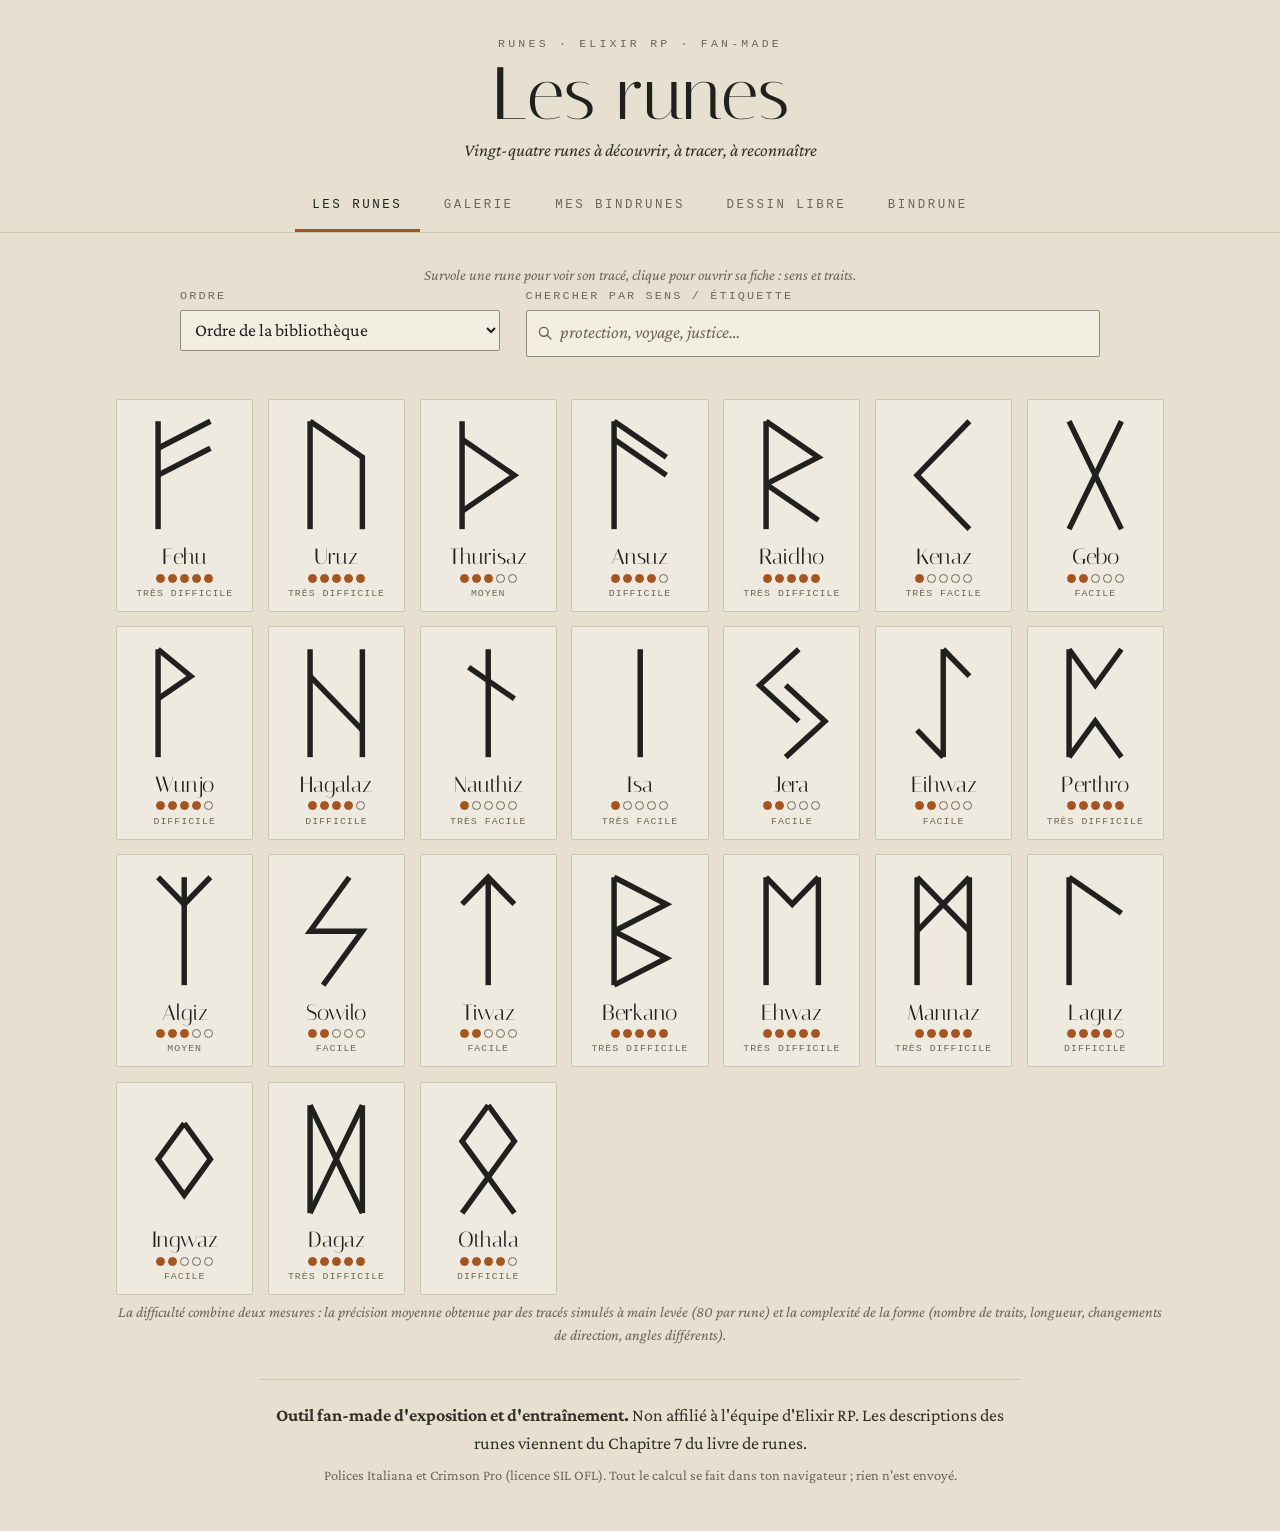
==== commit 36d6cb17: "Atelier : liaison par les lignes, joints aux ancrages, Berkano sans pique, miroir en mode avance, ta" ====
--- a/docs/index.html
+++ b/docs/index.html
@@ -87,24 +87,21 @@
       <div id="account" class="account" hidden>
         <div id="acc-out">
           <button id="acc-login" class="btn">Se connecter avec Discord</button>
-          <p class="hint">Facultatif : relie tes bindrunes à ton compte pour les retrouver partout. Le site ne reçoit que ton identifiant et ton pseudo Discord.</p>
+          <p class="hint">Facultatif : connecté, tes bindrunes sont enregistrées sur ton compte et se retrouvent partout (celles de ce navigateur y partent à la connexion). Le site ne reçoit que ton identifiant et ton pseudo Discord.</p>
         </div>
         <div id="acc-in" hidden>
           <p class="acc-bar">Connecté en tant que <strong id="acc-name"></strong> ·
             <button type="button" class="link" id="acc-logout">Se déconnecter</button> ·
             <button type="button" class="link" id="acc-delete">Supprimer mon compte</button>
             <span id="acc-admin" hidden>· <a class="link" href="/admin.html">Administration</a></span></p>
-          <h3>Sur mon compte</h3>
-          <p id="acc-empty" class="hint">Aucune bindrune sur ton compte. Utilise « Sur mon compte » sous une bindrune enregistrée.</p>
-          <ul id="acc-list" class="mine-grid"></ul>
+          <p class="hint">Tes bindrunes sont enregistrées sur ton compte : elles se retrouvent sur tous tes appareils, et tout changement y est envoyé tout de suite.</p>
         </div>
         <p id="acc-msg" class="hint" role="status"></p>
         <details class="privacy">
           <summary>Confidentialité</summary>
           <p>Avec la connexion Discord, le site reçoit seulement ton <strong>identifiant</strong> et ton <strong>pseudo</strong> (permission « identify ») :
             ni e-mail, ni liste de serveurs, ni messages. Ils servent à rattacher tes bindrunes à ton compte.</p>
-          <p>Les bindrunes enregistrées sur ton compte sont visibles par toi et par l'administrateur du site. Un code court créé en étant connecté
-            est lui aussi rattaché à ton compte. Les bindrunes de ce navigateur, elles, ne quittent jamais ton appareil tant que tu ne les envoies pas.</p>
+          <p>Une fois connecté, tes bindrunes (y compris celles déjà enregistrées dans ce navigateur) sont envoyées automatiquement sur ton compte, où elles sont visibles par toi et par l'administrateur du site. Un code court créé en étant connecté est lui aussi rattaché à ton compte. Sans connexion, tes bindrunes ne quittent jamais ton appareil.</p>
           <p>Tu peux te déconnecter ou supprimer ton compte quand tu veux : tes bindrunes en ligne sont alors effacées. Les codes courts déjà partagés
             restent valables mais ne sont plus liés à toi. Ce site est un projet de fan, non affilié à l'équipe d'Elixir RP.</p>
         </details>
@@ -370,12 +367,7 @@
             <input id="dz-open-q" type="text" placeholder="Chercher par nom, rune ou étiquette" autocomplete="off" aria-label="Recherche">
             <select id="dz-open-sort" aria-label="Tri"><option value="recent">Les plus récentes</option><option value="name">Par nom</option><option value="cx">Par complexité</option></select>
           </div>
-          <h4 class="pnl-sub">Dans ce navigateur</h4>
           <ul id="dz-open-local" class="opengrid"></ul>
-          <div id="dz-open-acc-box" hidden>
-            <h4 class="pnl-sub">Sur mon compte</h4>
-            <ul id="dz-open-acc" class="opengrid"></ul>
-          </div>
           <p id="dz-open-empty" class="hint" hidden>Aucune bindrune ne correspond.</p>
           <div class="row-btns"><span class="grow"></span><button id="dz-open-close" class="pbtn primary" type="button">Fermer</button></div>
         </div>
@@ -389,7 +381,6 @@
           <div class="field"><label for="pf-history">Actions gardées par l'historique : <b id="pf-history-v"></b></label><input id="pf-history" type="range" min="10" max="300" step="10"></div>
           <div class="field"><label for="pf-units">Unité des règles</label>
             <select id="pf-units"><option value="plate">Unités de la plaque (800 × 640)</option><option value="percent">Pourcentage de la plaque</option><option value="cells">Cases de la grille des runes</option></select></div>
-          <label class="check"><input type="checkbox" id="pf-click"> Un clic sur une rune ouvre son menu</label>
           <label class="check"><input type="checkbox" id="pf-new"> « Nouvelle bindrune » demande d'abord ses options</label>
           <label class="check"><input type="checkbox" id="pf-close"> Prévenir à la fermeture quand le travail n'est pas enregistré</label>
           <div class="row-btns" style="margin-top:14px">
@@ -408,6 +399,7 @@
           <div class="field">
             <label for="sv-name">Nom</label>
             <input id="sv-name" type="text" maxlength="40" placeholder="Nom de la bindrune" autocomplete="off">
+            <p id="sv-mirror" class="hint warn" hidden></p>
             <p id="sv-exists" class="hint" hidden>Une bindrune enregistrée porte déjà ce nom : elle sera remplacée.</p>
           </div>
           <div class="field">
@@ -421,8 +413,7 @@
           <div id="sv-tags"></div>
           <p class="hint">Étiquettes grises : celles qui sont actives ci-dessus. Tu peux en ajouter d'autres, de la liste ou libres (6 au plus). Une bindrune porte au moins une étiquette.</p>
           <div id="sv-dest" hidden>
-            <h4 class="pnl-sub">Compte</h4>
-            <label class="check"><input type="checkbox" id="sv-acc"> Envoyer aussi sur mon compte</label>
+            <h4 class="pnl-sub">Galerie</h4>
             <label class="check"><input type="checkbox" id="sv-pub"> Publier dans la galerie (visible de tous, créditée à ton nom d'affichage Discord)</label>
           </div>
           <p id="sv-msg" class="hint" role="status"></p>
@@ -564,6 +555,7 @@
   <script src="scoring.js"></script>
   <script src="geom.js"></script>
   <script src="combo.js"></script>
+  <script src="sync.js"></script>
   <script src="prefs.js"></script>
   <script src="zip.js"></script>
   <script src="export.js"></script>
--- a/docs/ps.css
+++ b/docs/ps.css
@@ -207,11 +207,179 @@
 #design.ps .snaplist small { color: var(--tx2); }
 #design.ps .snaplist button { background: var(--bg3); border: 1px solid #000; border-radius: 3px; color: var(--tx2); cursor: pointer; font: inherit; font-size: 11px; padding: 2px 6px; }
 #design.ps .snaplist button:hover { color: var(--acc); }
-#design.ps .pmv { margin-left: auto; display: inline-flex; gap: 2px; }
-#design.ps .pmv button { background: none; border: 0; color: var(--tx2); cursor: pointer; font-size: 10px; padding: 0 4px; line-height: 1; opacity: .55; }
-#design.ps .pnl > summary:hover .pmv button { opacity: 1; }
-#design.ps .pmv button:hover { color: var(--acc); }
-#design.ps .count + .pmv { margin-left: 8px; }
+#design.ps .pnl > summary { cursor: grab; }
+#design.ps .pnl.dragging { opacity: .45; }
+#design.ps .pnl.dragging > summary { cursor: grabbing; }
+#design.ps .hint.warn { color: #e0924f; }
+#design.ps .ps-body { flex: 1; min-height: 0; display: grid; grid-template-columns: 46px minmax(0, 1fr) 340px; }
+
+#design.ps .ps-tools { display: flex; flex-direction: column; align-items: center; gap: 3px; padding: 8px 0; background: var(--bg2); border-right: 1px solid var(--line); overflow-y: auto; }
+#design.ps .ps-tools hr { width: 26px; border: 0; border-top: 1px solid var(--line2); margin: 5px 0; }
+#design.ps .tl { position: relative; display: grid; place-items: center; width: 34px; height: 34px; padding: 0; color: var(--tx); background: transparent; border: 1px solid transparent; border-radius: 4px; cursor: pointer; }
+#design.ps .tl svg { width: 20px; height: 20px; }
+#design.ps .tl:hover:not(:disabled) { background: var(--bg3); border-color: #000; }
+#design.ps .tl:disabled { opacity: .35; cursor: default; }
+#design.ps .tl.danger { color: #e07a6a; }
+#design.ps .tl.tg input { position: absolute; opacity: 0; inset: 0; cursor: pointer; margin: 0; }
+#design.ps .tl.tg .ic { display: grid; place-items: center; width: 100%; height: 100%; border-radius: 4px; color: var(--tx2); }
+#design.ps .tl.tg input:checked + .ic { color: #1b1006; background: var(--acc); }
+#design.ps .tl.tg input:focus-visible + .ic { outline: 2px solid #fff; outline-offset: 1px; }
+
+#design.ps .ps-stage { background: radial-gradient(circle at 50% 40%, #2a2a2a, var(--bg0) 75%); overflow: auto; display: flex; padding: 26px; min-width: 0; }
+#design.ps .dz-wrap { margin: auto; flex: none; border-radius: 2px; overflow: hidden; box-shadow: 0 0 0 1px #000, 0 12px 44px rgba(0,0,0,.7); position: relative; }
+#design.ps #dz-canvas { display: block; width: 100%; height: auto; }
+#design.ps.expanded .dz-wrap { max-width: none; }
+
+#design.ps .ps-panels { background: var(--bg1); border-left: 1px solid var(--line); overflow-y: auto; }
+#design.ps .pnl { border-bottom: 1px solid var(--line); }
+#design.ps .pnl > summary { list-style: none; display: flex; align-items: center; gap: 6px; padding: 7px 10px; background: var(--bg2); border-bottom: 1px solid var(--line); cursor: pointer; user-select: none;
+  font-size: 11px; font-weight: 600; letter-spacing: .09em; text-transform: uppercase; color: var(--tx2); }
+#design.ps .pnl > summary::-webkit-details-marker { display: none; }
+#design.ps .pnl > summary::before { content: "▸"; font-size: 10px; transition: transform .12s; }
+#design.ps .pnl[open] > summary::before { transform: rotate(90deg); }
+#design.ps .pnl > summary:hover { color: var(--tx); }
+#design.ps .pnl-in { padding: 10px; }
+#design.ps .pnl-sub { margin: 12px 0 4px; font-size: 11px; letter-spacing: .08em; text-transform: uppercase; color: var(--tx2); font-weight: 600; }
+#design.ps .count { margin-left: auto; color: var(--acc); font-weight: 600; letter-spacing: 0; }
+
+/* ---- barre d'état */
+#design.ps .ps-status { display: flex; align-items: center; gap: 8px; padding: 3px 10px; background: var(--bg2); border-top: 1px solid var(--line); font-size: 12px; color: var(--tx2); min-height: 28px; }
+#design.ps .ps-status #dz-msg { color: var(--tx); min-width: 0; overflow: hidden; text-overflow: ellipsis; white-space: nowrap; }
+#design.ps .ps-status output { min-width: 44px; text-align: center; color: var(--tx); }
+
+/* ---- contenus des panneaux */
+#design.ps label { color: var(--tx2); }
+#design.ps .field { margin: 0 0 12px; }
+#design.ps .field > label:not(.check) { display: block; margin-bottom: 4px; font-family: inherit; letter-spacing: .05em; text-transform: none; font-size: 12px; color: var(--tx2); }
+#design.ps .field select { width: 100%; max-width: none; }
+#design.ps .hint { color: var(--tx2); font-size: 12px; line-height: 1.45; margin: 6px 0; font-style: normal; }
+#design.ps a.link, #design.ps button.link { color: var(--acc); background: none; border: 0; padding: 0; font: inherit; cursor: pointer; text-decoration: underline; }
+#design.ps .row-size { display: flex; align-items: center; gap: 8px; }
+#design.ps .row-size input[type=range] { flex: 1; min-width: 0; accent-color: var(--acc); }
+#design.ps .row-size output { min-width: 42px; text-align: right; color: var(--tx); }
+#design.ps .dz-size { display: block; margin-top: 0; }
+
+#design.ps .palette { display: grid; grid-template-columns: repeat(auto-fill, minmax(56px, 1fr)); gap: 5px; margin: 0; }
+#design.ps .pal { background: #d9d2c1; border: 1px solid #000; border-radius: 3px; padding: 4px 2px 2px; cursor: grab; }
+#design.ps .pal span { color: #2a2a28; font-size: 9px; letter-spacing: .05em; }
+#design.ps .pal:hover, #design.ps .pal:focus-visible { background: #f0e6d0; border-color: var(--acc); outline: none; }
+#design.ps .pal.full { opacity: .4; }
+#design.ps .pal.taken { opacity: .35; }
+
+#design.ps .dz-list { list-style: none; margin: 0; padding: 0; }
+#design.ps .dz-list li { display: grid; grid-template-columns: 12px minmax(0, 1fr) auto auto; gap: 8px; align-items: center; padding: 5px 6px; border: 1px solid transparent; border-radius: 3px; cursor: pointer; color: var(--tx); }
+#design.ps .dz-list li:hover { background: var(--bg2); }
+#design.ps .dz-list li[aria-current="true"] { background: #3d3226; border-color: var(--acc); }
+#design.ps .dz-list .nm { font: 600 12px "Segoe UI", system-ui, sans-serif; letter-spacing: .04em; text-transform: uppercase; color: var(--tx); }
+#design.ps .dz-list .nm small { display: block; font-weight: 400; text-transform: none; letter-spacing: 0; color: var(--tx2); font-size: 11px; }
+#design.ps .dz-list i { width: 11px; height: 11px; border-radius: 50%; box-shadow: 0 0 0 1px #000; }
+#design.ps .dz-list .ctl { display: flex; flex-wrap: wrap; gap: 2px 8px; justify-content: flex-end; align-items: center; }
+#design.ps .dz-list label { display: inline-flex; gap: 3px; align-items: center; font-size: 11px; color: var(--tx2); cursor: pointer; }
+#design.ps .dz-list input[type=checkbox] { accent-color: var(--acc); margin: 0; }
+#design.ps .dz-list .ord, #design.ps .dz-list .rm { background: var(--bg3); border: 1px solid #000; border-radius: 3px; color: var(--tx2); cursor: pointer; font-size: 10px; line-height: 1; padding: 3px 5px; }
+#design.ps .dz-list .ord:hover, #design.ps .dz-list .rm:hover { color: var(--acc); }
+
+#design.ps .cplx ul { list-style: none; padding: 0; margin: 6px 0; }
+#design.ps .cplx li { display: flex; justify-content: space-between; gap: 10px; padding: 3px 0; border-bottom: 1px solid var(--line2); font-size: 12px; color: var(--tx); }
+#design.ps .cplx small { color: var(--tx2); }
+#design.ps .cplx-head { margin: 0 0 6px; font-size: 14px; color: var(--tx); }
+#design.ps .cplx-bar { height: 6px; background: #151515; border-radius: 3px; overflow: hidden; }
+#design.ps .cplx-bar i { background: var(--acc); }
+
+#design.ps .brings { display: grid; grid-template-columns: 1fr; gap: 8px; margin: 0; }
+#design.ps .bring { background: var(--bg2); border: 1px solid var(--line2); color: var(--tx); padding: 8px 10px; }
+#design.ps .bring h4 { font: 600 13px "Segoe UI", system-ui, sans-serif; letter-spacing: .05em; text-transform: uppercase; margin: 0 0 4px; color: var(--tx); }
+#design.ps .bring h4 i { box-shadow: 0 0 0 1px #000; }
+#design.ps .bring h5 { color: var(--tx2); font-family: inherit; font-size: 10px; letter-spacing: .09em; }
+#design.ps .bring ul { padding-left: 14px; font-size: 12px; line-height: 1.4; color: var(--tx); }
+#design.ps .sens { padding-left: 0; list-style: none; }
+#design.ps .sens li { margin-bottom: 7px; }
+
+#design.ps .tags { display: flex; flex-wrap: wrap; gap: 4px; margin: 3px 0; }
+#design.ps .tag { display: inline-flex; align-items: center; gap: 4px; padding: 1px 8px; border-radius: 99px; border: 1px solid var(--acc); background: transparent; color: var(--tx); font: 11px/1.5 "Segoe UI", system-ui, sans-serif; letter-spacing: 0; }
+#design.ps .tag.locked { border-color: #666; background: rgba(255,255,255,.07); color: #bdbdbd; }
+#design.ps .tag.free { border-style: dashed; }
+#design.ps button.tag.tg { font: 11px/1.5 "Segoe UI", system-ui, sans-serif; letter-spacing: 0; color: #bdbdbd; }
+#design.ps button.tag.tg.on { background: rgba(18,162,106,.2); border-color: var(--ok); color: #eee; }
+#design.ps button.tag.tg::before { border-color: #888; }
+#design.ps button.tag.tg.on::before { background: var(--ok); border-color: var(--ok); }
+#design.ps .tagx { color: inherit; }
+#design.ps .tagctl { display: flex; flex-wrap: wrap; gap: 5px; margin: 6px 0; }
+#design.ps .tagctl input, #design.ps .tagctl select { flex: 1 1 110px; min-width: 0; }
+#design.ps .tagctl .btn { font: inherit; color: var(--tx); background: var(--bg3); border: 1px solid #000; border-radius: 3px; padding: 4px 10px; cursor: pointer; }
+
+/* ---- plein écran */
+#design.ps.expanded { position: fixed; inset: 0; z-index: 60; height: 100vh; padding: 0; overflow: hidden; background: var(--bg1); }
+
+/* ---- petits écrans : les panneaux passent sous le plan de travail */
+@media (max-width: 960px) {
+  #design.ps { height: auto; min-height: 0; }
+  #design.ps .ps-body { display: flex; flex-direction: column; }
+  #design.ps .ps-tools { flex-direction: row; flex-wrap: wrap; justify-content: center; border-right: 0; border-bottom: 1px solid var(--line); padding: 4px; }
+  #design.ps .ps-tools hr { width: 1px; height: 22px; border: 0; border-left: 1px solid var(--line2); margin: 0 4px; }
+  #design.ps .ps-tools .grow { display: none; }
+  #design.ps .ps-center { min-height: 56vh; order: -1; }
+  #design.ps .ps-stage { padding: 12px; }
+  #design.ps .ps-tools { order: 0; }
+  #design.ps .ps-panels { border-left: 0; overflow: visible; order: 1; }
+  #design.ps .ps-bar .pbtn span { display: none; }
+  #design.ps #sv-name { width: 100%; flex: 1 1 100%; }
+  #design.ps .ps-bar .primary span { display: inline; }
+  #design.ps.expanded { overflow: auto; height: 100vh; }
+  #design.ps.expanded .ps-body { flex: 1; overflow: auto; }
+}
+
+/* ---- écrans moyens : les boutons d'export ne gardent que leur icône (le titre dit le reste) */
+@media (max-width: 1240px) {
+  #design.ps .ps-bar .pbtn:not(.primary) span { display: none; }
+  #design.ps #sv-name { width: 190px; }
+  #design.ps .ps-bar select { max-width: 150px; }
+  #design.ps .ps-body { grid-template-columns: 46px minmax(0, 1fr) 310px; }
+}
+
+/* ---- règles graduées autour du plan de travail */
+#design.ps .ps-center { display: grid; grid-template-columns: 20px minmax(0, 1fr); grid-template-rows: 20px minmax(0, 1fr); min-width: 0; min-height: 0; }
+#design.ps .ruler { display: block; background: #303030; }
+#design.ps .ruler.corner { grid-column: 1; grid-row: 1; border-right: 1px solid var(--line); border-bottom: 1px solid var(--line); }
+#design.ps canvas.ruler.hx { grid-column: 2; grid-row: 1; width: 100%; height: 20px; border-bottom: 1px solid var(--line); }
+#design.ps canvas.ruler.vy { grid-column: 1; grid-row: 2; width: 20px; height: 100%; border-right: 1px solid var(--line); }
+#design.ps .ps-center .ps-stage { grid-column: 2; grid-row: 2; }
+#design.ps .ps-center.no-rulers { grid-template-columns: 0 minmax(0, 1fr); grid-template-rows: 0 minmax(0, 1fr); }
+#design.ps .ps-center.no-rulers .ruler { display: none; }
+
+/* ---- panneau Historique */
+#design.ps .hist { list-style: none; margin: 0; padding: 0; max-height: 230px; overflow-y: auto; background: var(--bg0); border: 1px solid #000; border-radius: 3px; }
+#design.ps .hist li button { display: block; width: 100%; text-align: left; background: none; border: 0; border-bottom: 1px solid #222; color: var(--tx); padding: 4px 10px; cursor: pointer; font: inherit; font-size: 12px; }
+#design.ps .hist li button:hover { background: var(--bg2); }
+#design.ps .hist li[aria-current="true"] button { background: #3d3226; color: #fff; box-shadow: inset 3px 0 var(--acc); }
+#design.ps .hist li.future button { color: #707070; font-style: italic; }
+#design.ps .bring.flash { outline: 2px solid var(--acc); }
+#design.ps .ps-status #dz-xy { min-width: 84px; text-align: right; color: var(--tx2); font-variant-numeric: tabular-nums; }
+
+/* ---- menu contextuel d'une rune */
+.ctxm { position: fixed; z-index: 100; min-width: 230px; background: #2d2d2d; border: 1px solid #000; border-radius: 5px; box-shadow: 0 12px 34px rgba(0,0,0,.65); padding: 4px; color: #ddd; font: 13px/1.3 "Segoe UI", system-ui, sans-serif; }
+.ctxm[hidden] { display: none; }
+.ctxm .mh { padding: 5px 10px 3px; font-size: 11px; text-transform: uppercase; letter-spacing: .09em; color: #e0924f; font-weight: 600; }
+.ctxm hr { border: 0; border-top: 1px solid #444; margin: 4px 2px; }
+.ctxm button { display: flex; width: 100%; justify-content: space-between; align-items: baseline; gap: 22px; background: none; border: 0; color: inherit; padding: 6px 10px; border-radius: 3px; cursor: pointer; text-align: left; font: inherit; }
+.ctxm button em { font-style: normal; font-size: 11px; color: #8d8d8d; }
+.ctxm button:hover, .ctxm button:focus { background: #e0924f; color: #1b1006; outline: none; }
+.ctxm button:hover em, .ctxm button:focus em { color: #5a3513; }
+.ctxm button.danger { color: #ec8a79; }
+.ctxm button.danger:hover, .ctxm button.danger:focus { background: #b3402f; color: #fff; }
+
+/* ---- outils actifs, poignées, fenêtres, guide */
+#design.ps .tl.on { color: #1b1006; background: var(--acc); }
+#design.ps .ps-stage[data-tool="hand"], #design.ps .ps-stage[data-tool="hand"] svg * { cursor: grab !important; }
+#design.ps .ps-stage[data-tool="hand"].panning, #design.ps .ps-stage[data-tool="hand"].panning svg * { cursor: grabbing !important; }
+#design.ps .ps-stage[data-tool="zoom"], #design.ps .ps-stage[data-tool="zoom"] svg * { cursor: zoom-in !important; }
+#design.ps .snap-actions { display: flex; flex-wrap: wrap; gap: 6px; margin-bottom: 8px; }
+#design.ps .snaplist { list-style: none; margin: 0; padding: 0; }
+#design.ps .snaplist li { display: flex; align-items: center; gap: 6px; padding: 4px 6px; border: 1px solid var(--line2); border-radius: 3px; margin-bottom: 4px; background: var(--bg2); }
+#design.ps .snaplist .nm { flex: 1; min-width: 0; overflow: hidden; text-overflow: ellipsis; white-space: nowrap; }
+#design.ps .snaplist small { color: var(--tx2); }
+#design.ps .snaplist button { background: var(--bg3); border: 1px solid #000; border-radius: 3px; color: var(--tx2); cursor: pointer; font: inherit; font-size: 11px; padding: 2px 6px; }
+#design.ps .snaplist button:hover { color: var(--acc); }
 #design.ps .ps-body { position: relative; grid-template-columns: 46px minmax(0, 1fr) var(--panels-w, 340px); }
 #design.ps .ps-split { position: absolute; top: 0; bottom: 0; right: var(--panels-w, 340px); width: 7px; transform: translateX(3px); cursor: col-resize; z-index: 6; }
 #design.ps .ps-split:hover, #design.ps .ps-split.on, #design.ps .ps-split:focus-visible { background: rgba(224,146,79,.45); outline: none; }
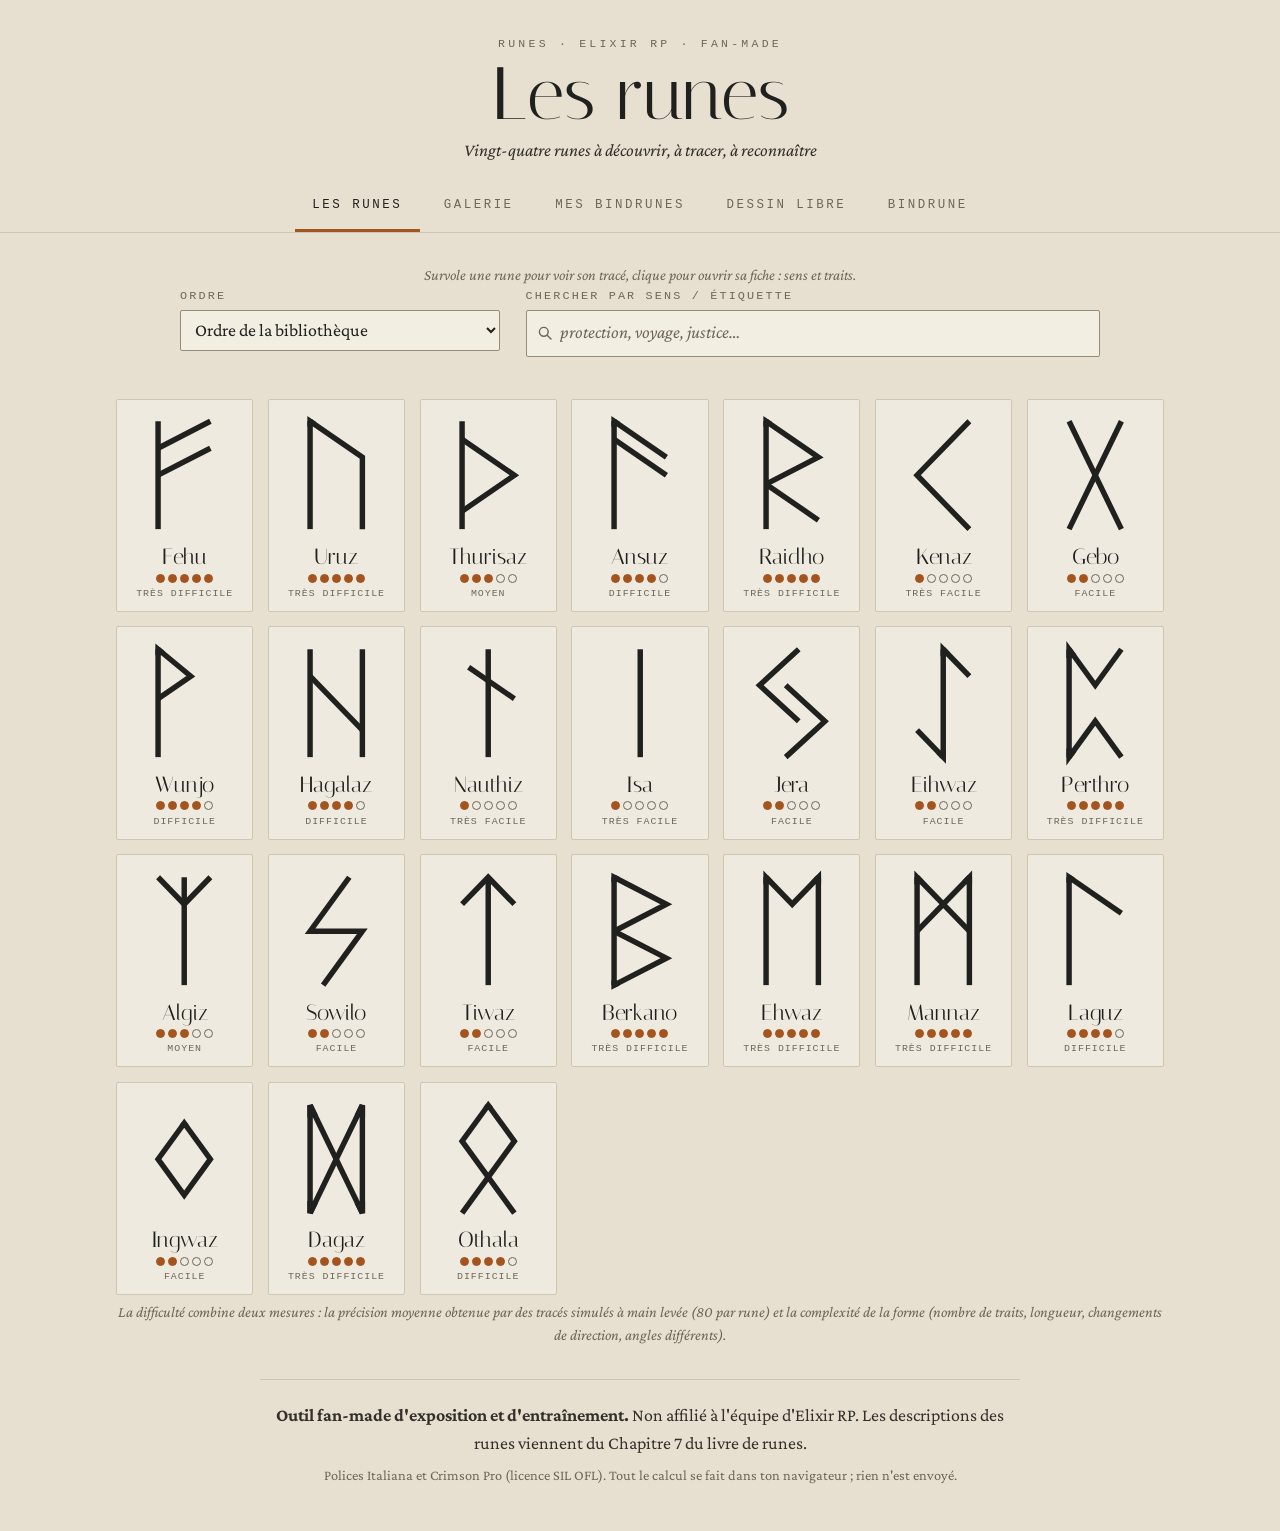
==== commit 1ecb7183: "Deliaison groupee (preference), reglage Sommets par rune (defaut desactive), joint de liaison harmon" ====
--- a/docs/index.html
+++ b/docs/index.html
@@ -381,6 +381,7 @@
           <div class="field"><label for="pf-history">Actions gardées par l'historique : <b id="pf-history-v"></b></label><input id="pf-history" type="range" min="10" max="300" step="10"></div>
           <div class="field"><label for="pf-units">Unité des règles</label>
             <select id="pf-units"><option value="plate">Unités de la plaque (800 × 640)</option><option value="percent">Pourcentage de la plaque</option><option value="cells">Cases de la grille des runes</option></select></div>
+          <label class="check"><input type="checkbox" id="pf-ungroup"> Délier un point d'ancrage délie tous les points liés avec lui (entre les mêmes runes)</label>
           <label class="check"><input type="checkbox" id="pf-new"> « Nouvelle bindrune » demande d'abord ses options</label>
           <label class="check"><input type="checkbox" id="pf-close"> Prévenir à la fermeture quand le travail n'est pas enregistré</label>
           <div class="row-btns" style="margin-top:14px">
